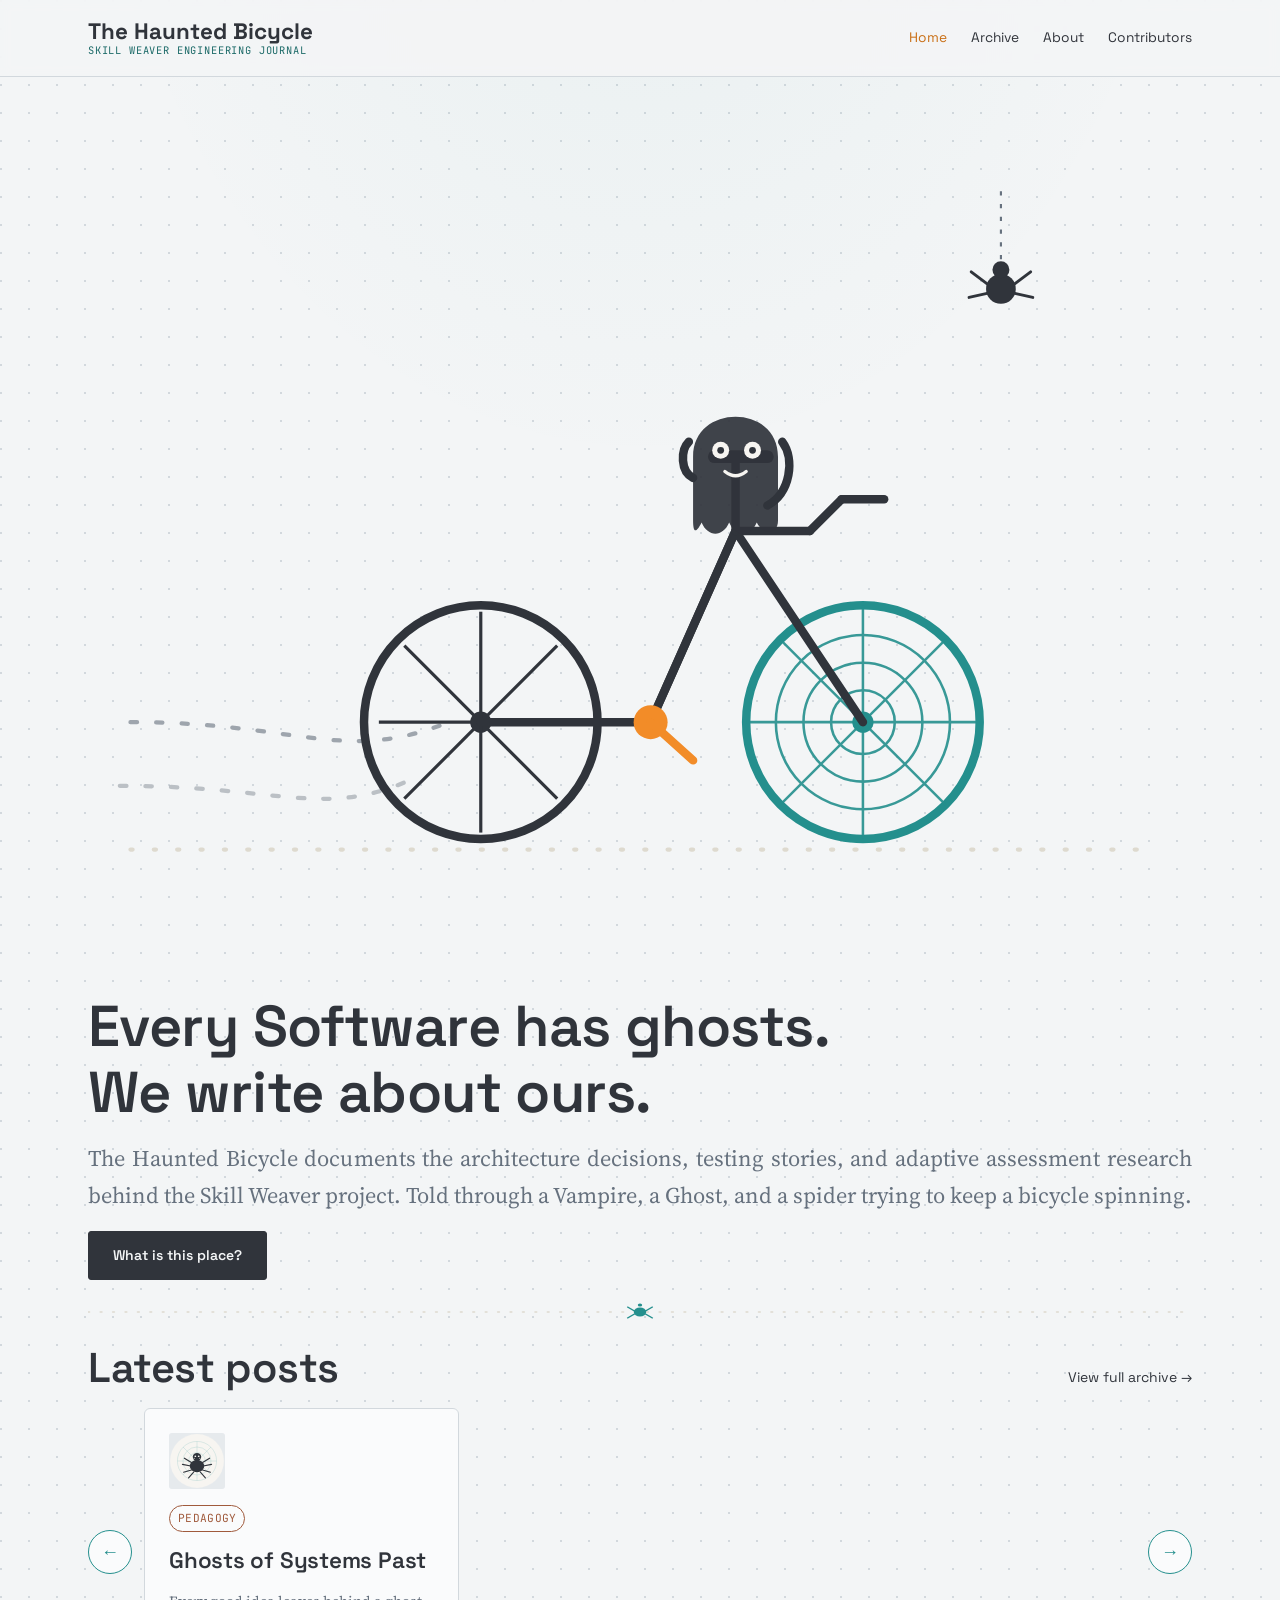
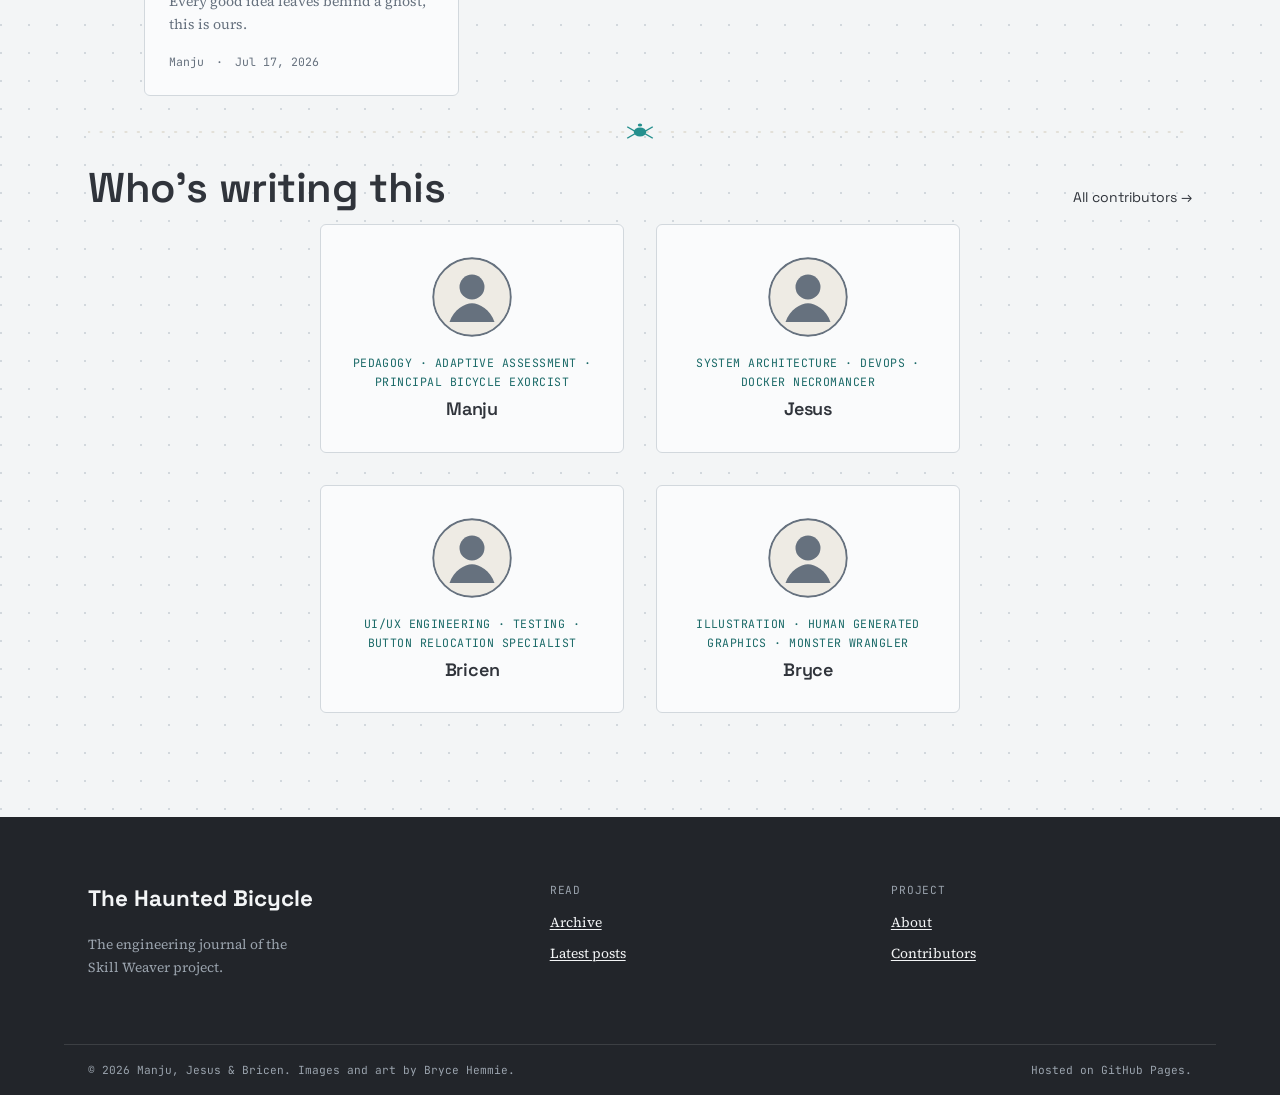
==== index.html @ af292dbe "background is de-beigified" ====
<!DOCTYPE html>
<html lang="en">
<head>
  <meta charset="UTF-8">
  <meta name="viewport" content="width=device-width, initial-scale=1.0">
  <title>The Haunted Bicycle — Skill Weaver Engineering Journal</title>
  <meta name="description" content="The engineering journal of the Skill Weaver project: architecture decisions, testing stories, adaptive assessment research, and deployment lessons.">
  <link rel="canonical" href="https://hauntedbicycle.dev/index.html">
  <link rel="icon" type="image/svg+xml" href="/assets/svg/logo-mark.svg">

  <meta property="og:type" content="website">
  <meta property="og:title" content="The Haunted Bicycle — Skill Weaver Engineering Journal">
  <meta property="og:description" content="Architecture decisions, testing stories, and adaptive assessment research, told through Monster, Spider, and Bicycle.">
  <meta property="og:url" content="https://hauntedbicycle.dev/index.html">
  <meta property="og:image" content="https://hauntedbicycle.dev/assets/images/og-default.png">
  <meta name="twitter:card" content="summary_large_image">
  <meta name="twitter:title" content="The Haunted Bicycle — Skill Weaver Engineering Journal">
  <meta name="twitter:description" content="Architecture decisions, testing stories, and adaptive assessment research, told through Monster, Spider, and Bicycle.">
  <meta name="twitter:image" content="https://hauntedbicycle.dev/assets/images/og-default.png">

  <link rel="alternate" type="application/rss+xml" title="The Haunted Bicycle" href="/rss.xml">

  <link rel="preconnect" href="https://fonts.googleapis.com">
  <link rel="preconnect" href="https://fonts.gstatic.com" crossorigin="">
  <link href="https://fonts.googleapis.com/css2?family=Space+Grotesk:wght@500;600;700&family=Source+Serif+4:opsz,wght@8..60,400;8..60,600&family=JetBrains+Mono:wght@400;500&display=swap" rel="stylesheet">
  <link rel="stylesheet" href="/assets/css/variables.css">
  <link rel="stylesheet" href="/assets/css/base.css">
  <link rel="stylesheet" href="/assets/css/layout.css">
  <link rel="stylesheet" href="/assets/css/components.css">

  <style>
    @keyframes float-in { from { opacity: 0; transform: translateY(12px); } to { opacity: 1; transform: translateY(0); } }
  </style>

  <script type="application/ld+json">
  {
    "@context": "https://schema.org",
    "@type": "Blog",
    "name": "The Haunted Bicycle",
    "description": "The engineering journal of the Skill Weaver project.",
    "url": "https://hauntedbicycle.dev/"
  }
  </script>
</head>
<body>

<div data-include="header"></div>

<main id="main" style="max-width: 1152px; margin-inline: auto; padding-inline: 24px;">

  <!-- HERO: banner on top, stretched text below, centered buttons -->
  <section style="display: flex; flex-direction: column; align-items: stretch; gap: 16px; padding-block: 8px;">
    <div style="width: 100%; animation: float-in 600ms cubic-bezier(0.16,1,0.3,1) both;">
      <img src="/assets/svg/hero-illustration.svg" alt="A small ghost monster pedals a bicycle whose rear wheel is spun from spider silk, trailing a dashed motion line." width="520" height="420" style="width: 100%; height: auto; display: block;">
    </div>
    <div style="width: 100%; text-align: justify; text-wrap: pretty;">
      <h1 style="margin: 0 0 16px; text-align: justify;">Every Software has ghosts.<br> We write about ours.</h1>
      <p style="font-size: clamp(1.2rem, 1.1rem + 0.5vw, 1.4rem); color: #66717E; width: 100%; max-width: none; margin: 0 0 16px; text-align: justify;">The Haunted Bicycle documents the architecture decisions, testing stories, and adaptive assessment research behind the Skill Weaver project. Told through a Vampire, a Ghost, and a spider trying to keep a bicycle spinning.</p>
      <div style="display: flex; flex-wrap: wrap; justify-content: space-between; gap: 16px;">
        <a href="/about.html" style="display: inline-flex; align-items: center; gap: 8px; font-family: 'Space Grotesk', sans-serif; font-weight: 600; font-size: 14px; text-decoration: none; padding: 12px 24px; border-radius: 3px; border: 1.5px solid #30343B; background: #30343B; color: #F3F5F6;">What is this place?</a>
      </div>
    </div>
  </section>

  <div style="width: 100%; height: 32px; margin-block: 8px; overflow: hidden;">
    <img src="/assets/svg/thread-divider.svg" alt="" role="presentation" style="width: 100%; height: 100%;">
  </div>

  <!-- START HERE 
  <section style="padding-block: 8px;">
    <div style="margin-bottom: 12px;">
      <h2 style="margin: 0;">Start here</h2>
    </div>
    <a href="/posts/why-the-bicycle-is-haunted.html" style="display: flex; align-items: flex-start; gap: 32px; max-width: 46rem; text-decoration: none; color: inherit;">
      <img src="/assets/svg/character-bicycle.svg" alt="" width="72" height="72" style="width: 72px; height: 72px; flex-shrink: 0;">
      <div style="display: flex; flex-direction: column; gap: 12px; min-width: 0;">
        <span style="display: inline-flex; align-items: center; align-self: flex-start; font-family: 'JetBrains Mono', monospace; font-size: 0.7rem; letter-spacing: 0.03em; text-transform: uppercase; padding: 0.3em 0.7em; border-radius: 999px; border: 1px solid #66717E; color: #66717E;">Craft</span>
        <h3 style="margin: 0;">Why the Bicycle Is Haunted</h3>
        <p style="color: #66717E; font-size: 18px; margin: 0;">A manifesto, of sorts: why we named a system that gets built, breaks, and gets rebuilt after something with a mind of its own — and why every complex codebase eventually earns a ghost.</p>
        <p style="font-family: 'JetBrains Mono', monospace; font-size: 0.72rem; color: #66717E; display: flex; gap: 12px; margin: 4px 0 0;"><span>Manju</span><span>&middot;</span><span>7 min read</span></p>
      </div>
    </a>
  </section> -->

  <!-- LATEST POSTS: 3-across carousel -->
  <section id="latest" style="padding-block: 8px;">
    <div style="display: flex; align-items: baseline; justify-content: space-between; gap: 24px; flex-wrap: wrap; margin-bottom: 12px;">
      <h2 style="margin: 0;">Latest posts</h2>
      <a href="/archive.html" style="text-decoration: none; color: #30343B; font-family: 'Space Grotesk', sans-serif; font-size: 14px;">View full archive &rarr;</a>
    </div>
    <div style="position: relative; display: flex; align-items: center; gap: 12px;">
      <button aria-label="Scroll left" onclick="document.getElementById('carousel').scrollBy({left: -document.getElementById('carousel').clientWidth * 0.9, behavior: 'smooth'})" style="flex-shrink: 0; width: 44px; height: 44px; border-radius: 50%; border: 1.5px solid #248F8D; background: #FAFBFC; color: #248F8D; font-size: 18px; cursor: pointer; display: flex; align-items: center; justify-content: center;">&larr;</button>
      <div id="carousel" data-latest-posts style="display: flex; gap: 24px; overflow-x: auto; scroll-behavior: smooth; scrollbar-width: none; padding-block: 4px; flex: 1;"></div>
      <button aria-label="Scroll right" onclick="document.getElementById('carousel').scrollBy({left: document.getElementById('carousel').clientWidth * 0.9, behavior: 'smooth'})" style="flex-shrink: 0; width: 44px; height: 44px; border-radius: 50%; border: 1.5px solid #248F8D; background: #FAFBFC; color: #248F8D; font-size: 18px; cursor: pointer; display: flex; align-items: center; justify-content: center;">&rarr;</button>
    </div>
  </section>

  <div style="width: 100%; height: 32px; margin-block: 8px; overflow: hidden;">
    <img src="/assets/svg/thread-divider.svg" alt="" role="presentation" style="width: 100%; height: 100%;">
  </div>

  <!-- CONTRIBUTORS -->
  <section style="padding-block: 8px;">
    <div style="display: flex; align-items: baseline; justify-content: space-between; gap: 24px; flex-wrap: wrap; margin-bottom: 12px;">
      <h2 style="margin: 0;">Who's writing this</h2>
      <a href="/contributors.html" style="text-decoration: none; color: #30343B; font-family: 'Space Grotesk', sans-serif; font-size: 14px;">All contributors &rarr;</a>
    </div>
    <div style="display: grid; grid-template-columns: repeat(2, 1fr); max-width: 640px; margin-inline: auto; gap: 32px;">
      <div style="display: flex; flex-direction: column; align-items: center; text-align: center; gap: 16px; padding: 32px 24px; border: 1px solid #D2D8DD; border-radius: 6px; background: #FAFBFC;">
        <img src="/assets/svg/person-placeholder.svg" alt="" width="64" height="64" style="width: 80px; height: 80px; border-radius: 50%; background: #E6EAED;">
        <div>
          <p style="font-family: 'JetBrains Mono', monospace; font-size: 0.72rem; color: #1B6A68; text-transform: uppercase; letter-spacing: 0.04em; margin: 0 0 8px;">Pedagogy &middot; Adaptive Assessment &middot; Principal Bicycle Exorcist</p>
          <h3 style="font-family: 'Space Grotesk', sans-serif; font-weight: 600; color: #30343B; font-size: 18px; margin: 0;">Manju</h3>
        </div>
      </div>
      <div style="display: flex; flex-direction: column; align-items: center; text-align: center; gap: 16px; padding: 32px 24px; border: 1px solid #D2D8DD; border-radius: 6px; background: #FAFBFC;">
        <img src="/assets/svg/person-placeholder.svg" alt="" width="64" height="64" style="width: 80px; height: 80px; border-radius: 50%; background: #E6EAED;">
        <div>
          <p style="font-family: 'JetBrains Mono', monospace; font-size: 0.72rem; color: #1B6A68; text-transform: uppercase; letter-spacing: 0.04em; margin: 0 0 8px;">System Architecture &middot; DevOps &middot; Docker Necromancer</p>
          <h3 style="font-family: 'Space Grotesk', sans-serif; font-weight: 600; color: #30343B; font-size: 18px; margin: 0;">Jesus</h3>
        </div>
      </div>
      <div style="display: flex; flex-direction: column; align-items: center; text-align: center; gap: 16px; padding: 32px 24px; border: 1px solid #D2D8DD; border-radius: 6px; background: #FAFBFC;">
        <img src="/assets/svg/person-placeholder.svg" alt="" width="64" height="64" style="width: 80px; height: 80px; border-radius: 50%; background: #E6EAED;">
        <div>
          <p style="font-family: 'JetBrains Mono', monospace; font-size: 0.72rem; color: #1B6A68; text-transform: uppercase; letter-spacing: 0.04em; margin: 0 0 8px;">UI/UX Engineering &middot; Testing &middot; Button Relocation Specialist</p>
          <h3 style="font-family: 'Space Grotesk', sans-serif; font-weight: 600; color: #30343B; font-size: 18px; margin: 0;">Bricen</h3>
        </div>
      </div>
      <div style="display: flex; flex-direction: column; align-items: center; text-align: center; gap: 16px; padding: 32px 24px; border: 1px solid #D2D8DD; border-radius: 6px; background: #FAFBFC;">
        <img src="/assets/svg/person-placeholder.svg" alt="" width="64" height="64" style="width: 80px; height: 80px; border-radius: 50%; background: #E6EAED;">
        <div>
          <p style="font-family: 'JetBrains Mono', monospace; font-size: 0.72rem; color: #1B6A68; text-transform: uppercase; letter-spacing: 0.04em; margin: 0 0 8px;">Illustration &middot; Human Generated Graphics &middot; Monster Wrangler</p>
          <h3 style="font-family: 'Space Grotesk', sans-serif; font-weight: 600; color: #30343B; font-size: 18px; margin: 0;">Bryce</h3>
        </div>
      </div>
    </div>
  </section>

</main>

<div data-include="footer"></div>
<script src="/assets/js/main.js"></script>
</body>
</html>
---- assets/css/variables.css ----
/* ============================================================
   THE HAUNTED BICYCLE — DESIGN TOKENS
   Skill Weaver engineering journal
   ============================================================ */

:root {
  /* ---- Color: brand palette (spec section 5) ---- */
  --color-orange: #F28C28;
  --color-orange-dim: #C96F17;
  --color-teal: #248F8D;
  --color-teal-dim: #1B6A68;
  --color-charcoal: #30343B;
  --color-charcoal-deep: #22252A;
  --color-slate: #66717E;
  --color-paper: #F3F5F6;
  --color-paper-dim: #E6EAED;
  --color-paper-line: #D2D8DD;

  /* Semantic aliases */
  --color-bg: var(--color-paper);
  --color-bg-raised: #FAFBFC;
  --color-text: var(--color-charcoal);
  --color-text-muted: var(--color-slate);
  --color-accent: var(--color-orange);
  --color-accent-secondary: var(--color-teal);
  --color-link: var(--color-teal-dim);
  --color-border: var(--color-paper-line);
  --color-focus: var(--color-orange);

  /* Dark surfaces (footer, code blocks) */
  --color-dark-bg: var(--color-charcoal-deep);
  --color-dark-text: var(--color-paper);
  --color-dark-text-muted: #9AA3AD;

  /* ---- Type ---- */
  --font-display: "Space Grotesk", "Helvetica Neue", Arial, sans-serif;
  --font-body: "Source Serif 4", "Iowan Old Style", Georgia, serif;
  --font-mono: "JetBrains Mono", "SFMono-Regular", Consolas, monospace;

  --step--1: clamp(0.8rem, 0.78rem + 0.1vw, 0.875rem);
  --step-0:  clamp(1rem, 0.96rem + 0.2vw, 1.125rem);
  --step-1:  clamp(1.2rem, 1.1rem + 0.5vw, 1.4rem);
  --step-2:  clamp(1.5rem, 1.3rem + 0.9vw, 1.9rem);
  --step-3:  clamp(1.9rem, 1.6rem + 1.4vw, 2.6rem);
  --step-4:  clamp(2.4rem, 1.9rem + 2.4vw, 3.6rem);
  --step-5:  clamp(3rem, 2.2rem + 3.8vw, 5rem);

  /* ---- Space ---- */
  --space-3xs: 0.25rem;
  --space-2xs: 0.5rem;
  --space-xs: 0.75rem;
  --space-sm: 1rem;
  --space-md: 1.5rem;
  --space-lg: 2.5rem;
  --space-xl: 4rem;
  --space-2xl: 6rem;
  --space-3xl: 9rem;

  /* ---- Layout ---- */
  --content-width: 42rem;
  --wide-width: 72rem;
  --radius-sm: 3px;
  --radius-md: 6px;
  --border-thin: 1px solid var(--color-border);

  /* ---- Motion ---- */
  --ease-out: cubic-bezier(0.16, 1, 0.3, 1);
  --duration-fast: 150ms;
  --duration-base: 300ms;
  --duration-slow: 600ms;

  /* ---- Breakpoints (referenced in comments, used via media queries) ----
     480 / 768 / 1024 / 1440 */
}

@media (prefers-reduced-motion: reduce) {
  :root {
    --duration-fast: 0ms;
    --duration-base: 0ms;
    --duration-slow: 0ms;
  }
}
---- assets/css/base.css ----
/* ============================================================
   BASE — reset, typography, accessibility primitives
   ============================================================ */

*, *::before, *::after { box-sizing: border-box; }
* { margin: 0; }

html {
  -webkit-text-size-adjust: 100%;
  scroll-behavior: smooth;
}

@media (prefers-reduced-motion: reduce) {
  html { scroll-behavior: auto; }
  *, *::before, *::after {
    animation-duration: 0.001ms !important;
    animation-iteration-count: 1 !important;
    transition-duration: 0.001ms !important;
    scroll-behavior: auto !important;
  }
}

body {
  font-family: var(--font-body);
  font-size: var(--step-0);
  line-height: 1.65;
  color: var(--color-text);
  background-color: var(--color-bg);
  background-image:
    radial-gradient(ellipse 80% 50% at 50% -10%, rgba(36, 143, 141, 0.06), transparent 55%),
    radial-gradient(circle at 1px 1px, var(--color-paper-line) 1px, transparent 0);
  background-size: auto, 28px 28px;
  min-height: 100vh;
}

img, picture, svg { display: block; max-width: 100%; }

h1, h2, h3, h4 {
  font-family: var(--font-display);
  line-height: 1.15;
  font-weight: 600;
  letter-spacing: -0.01em;
  color: var(--color-charcoal);
}

h1 { font-size: var(--step-4); }
h2 { font-size: var(--step-3); }
h3 { font-size: var(--step-2); }
h4 { font-size: var(--step-1); }

p { max-width: 70ch; }

a {
  color: var(--color-link);
  text-decoration-thickness: 1px;
  text-underline-offset: 0.15em;
}
a:hover { color: var(--color-orange-dim); }

code, pre, kbd {
  font-family: var(--font-mono);
  font-size: 0.9em;
}

pre {
  background: var(--color-dark-bg);
  color: var(--color-dark-text);
  padding: var(--space-md);
  border-radius: var(--radius-md);
  overflow-x: auto;
  line-height: 1.6;
  border-left: 3px solid var(--color-teal);
}

code:not(pre code) {
  background: var(--color-paper-dim);
  padding: 0.15em 0.4em;
  border-radius: var(--radius-sm);
  color: var(--color-teal-dim);
}

ul, ol { padding-left: 1.3em; }

blockquote {
  margin: 0;
  padding-left: var(--space-md);
  border-left: 3px solid var(--color-orange);
  font-style: italic;
  color: var(--color-slate);
}

hr {
  border: none;
  border-top: var(--border-thin);
  margin: var(--space-xl) 0;
}

table { border-collapse: collapse; width: 100%; }
th, td {
  text-align: left;
  padding: var(--space-xs) var(--space-sm);
  border-bottom: var(--border-thin);
}

/* ---- Accessibility primitives ---- */

.visually-hidden {
  position: absolute;
  width: 1px; height: 1px;
  padding: 0; margin: -1px;
  overflow: hidden;
  clip: rect(0, 0, 0, 0);
  white-space: nowrap;
  border: 0;
}

.skip-link {
  position: absolute;
  left: var(--space-sm);
  top: -100px;
  background: var(--color-charcoal);
  color: var(--color-paper);
  padding: var(--space-xs) var(--space-md);
  border-radius: var(--radius-sm);
  z-index: 100;
  transition: top var(--duration-fast) var(--ease-out);
}
.skip-link:focus {
  top: var(--space-sm);
  color: var(--color-paper);
}

:focus-visible {
  outline: 3px solid var(--color-focus);
  outline-offset: 3px;
  border-radius: var(--radius-sm);
}

/* Touch targets */
button, a.button, .nav-link, .tap-target {
  min-height: 44px;
}
---- assets/css/layout.css ----
/* ============================================================
   LAYOUT — header, footer, grid regions, thread dividers
   ============================================================ */

.wrap {
  width: 100%;
  max-width: var(--wide-width);
  margin-inline: auto;
  padding-inline: var(--space-md);
}

.wrap--prose {
  max-width: var(--content-width);
}

/* ---- Site header ---- */

.site-header {
  position: sticky;
  top: 0;
  z-index: 40;
  background: rgba(243, 245, 246, 0.92);
  backdrop-filter: blur(6px);
  border-bottom: var(--border-thin);
}

.site-header__inner {
  display: flex;
  align-items: center;
  justify-content: space-between;
  padding-block: var(--space-sm);
  gap: var(--space-md);
}

.brand {
  display: flex;
  align-items: center;
  gap: var(--space-xs);
  text-decoration: none;
  color: var(--color-charcoal);
}

.brand__mark { width: 34px; height: 34px; flex-shrink: 0; }

.brand__text { display: flex; flex-direction: column; line-height: 1.1; }

.brand__title {
  font-family: var(--font-display);
  font-weight: 700;
  font-size: var(--step-1);
}

.brand__eyebrow {
  font-family: var(--font-mono);
  font-size: 0.65rem;
  letter-spacing: 0.08em;
  text-transform: uppercase;
  color: var(--color-teal-dim);
}

.site-nav {
  display: flex;
  align-items: center;
  gap: var(--space-lg);
}

.site-nav__list {
  display: flex;
  list-style: none;
  gap: var(--space-md);
  padding: 0;
  font-family: var(--font-display);
  font-size: var(--step--1);
}

.nav-link {
  display: inline-flex;
  align-items: center;
  text-decoration: none;
  color: var(--color-charcoal);
  padding: var(--space-2xs) 0;
  position: relative;
  border-bottom: 2px solid transparent;
}

.nav-link[aria-current="page"] { color: var(--color-orange-dim); }

.nav-link::after {
  content: "";
  position: absolute;
  left: 0; right: 100%;
  bottom: -3px;
  height: 2px;
  background: var(--color-orange);
  transition: right var(--duration-base) var(--ease-out);
}
.nav-link:hover::after,
.nav-link:focus-visible::after { right: 0; }

.nav-toggle {
  display: none;
  background: none;
  border: 1px solid var(--color-border);
  border-radius: var(--radius-sm);
  padding: var(--space-2xs) var(--space-xs);
  cursor: pointer;
}

/* ---- Site footer ---- */

.site-footer {
  background: var(--color-dark-bg);
  color: var(--color-dark-text);
  margin-top: var(--space-2xl);
}

.site-footer a { color: var(--color-paper); }
.site-footer a:hover { color: var(--color-orange); }

.site-footer__inner {
  padding-block: var(--space-xl);
  display: grid;
  gap: var(--space-lg);
  grid-template-columns: 1.4fr 1fr 1fr;
}

.site-footer__note {
  color: var(--color-dark-text-muted);
  font-size: var(--step--1);
  max-width: 32ch;
}

.site-footer__heading {
  font-family: var(--font-mono);
  font-size: 0.7rem;
  letter-spacing: 0.08em;
  text-transform: uppercase;
  color: var(--color-dark-text-muted);
  margin-bottom: var(--space-xs);
}

.site-footer__list { list-style: none; padding: 0; display: grid; gap: var(--space-2xs); font-size: var(--step--1); }

.site-footer__bottom {
  border-top: 1px solid rgba(247,245,241,0.12);
  padding-block: var(--space-sm);
  font-family: var(--font-mono);
  font-size: 0.7rem;
  color: var(--color-dark-text-muted);
  display: flex;
  justify-content: space-between;
  flex-wrap: wrap;
  gap: var(--space-xs);
}

/* ---- Thread divider: the site's signature structural device ----
   A hand-stitched spider-silk line strung between sections; the
   spider glyph rides it on select pages. Represents an algorithm's
   thread pulling through a codebase. */

.thread-divider {
  width: 100%;
  height: 32px;
  margin-block: var(--space-2xs);
  overflow: hidden;
}

.thread-divider svg { width: 100%; height: 100%; }

/* ---- Grids ---- */

.grid {
  display: grid;
  gap: var(--space-lg);
}

.grid--cards {
  grid-template-columns: repeat(auto-fill, minmax(300px, 1fr));
}

.grid--two {
  grid-template-columns: 1fr 1fr;
}

.section {
  padding-block: var(--space-sm);
}

.section--tight { padding-block: var(--space-2xs); }

.section__head {
  display: flex;
  align-items: baseline;
  justify-content: space-between;
  margin-bottom: var(--space-xs);
  gap: var(--space-md);
  flex-wrap: wrap;
}

/* ---- Responsive breakpoints (spec §7: 480 / 768 / 1024 / 1440) ---- */

@media (max-width: 1024px) {
  .site-footer__inner { grid-template-columns: 1fr 1fr; }
}

@media (max-width: 768px) {
  .site-nav__list {
    position: fixed;
    inset: 60px var(--space-md) auto var(--space-md);
    flex-direction: column;
    background: var(--color-bg-raised);
    border: var(--border-thin);
    border-radius: var(--radius-md);
    padding: var(--space-md);
    box-shadow: 0 12px 30px rgba(48,52,59,0.12);
    display: none;
    gap: var(--space-sm);
  }
  .site-nav__list.is-open { display: flex; }
  .nav-toggle { display: inline-flex; align-items: center; gap: var(--space-2xs); }
  .grid--two { grid-template-columns: 1fr; }
  .site-footer__inner { grid-template-columns: 1fr; }
}

@media (max-width: 480px) {
  h1 { font-size: var(--step-3); }
  .section { padding-block: var(--space-2xs); }
}
---- assets/css/components.css ----
/* ============================================================
   COMPONENTS
   ============================================================ */

/* ---- Hero banner ---- */

.hero {
  padding-block: var(--space-2xl) var(--space-xl);
  display: flex;
  flex-direction: column;
  align-items: stretch;
  gap: var(--space-xl);
}

.hero__eyebrow {
  font-family: var(--font-mono);
  font-size: var(--step--1);
  letter-spacing: 0.06em;
  text-transform: uppercase;
  color: var(--color-teal-dim);
  display: inline-flex;
  align-items: center;
  gap: var(--space-2xs);
  margin-bottom: var(--space-sm);
}

.hero__eyebrow::before {
  content: "";
  width: 8px; height: 8px;
  background: var(--color-orange);
  border-radius: 50%;
  display: inline-block;
}

.hero h1 {
  margin-bottom: var(--space-md);
  max-width: none;
}

.hero__copy {
  display: block;
  width: 100%;
  max-width: none;
  box-sizing: border-box;
}

.hero__lede {
  font-size: var(--step-1);
  color: var(--color-slate);
  max-width: 46ch;
  margin-bottom: var(--space-lg);
}

.hero__copy .hero__lede,
.hero__copy p {
  max-width: none !important;
  width: 100%;
}

.hero__copy .pill-row {
  justify-content: center;
  gap: var(--space-md);
}

.hero__art {
  width: 100%;
  max-width: 520px;
  margin-inline: auto;
  animation: float-in var(--duration-slow) var(--ease-out) both;
}

.hero__art img {
  width: 100%;
  height: auto;
}

@keyframes float-in {
  from { opacity: 0; transform: translateY(12px); }
  to { opacity: 1; transform: translateY(0); }
}

@media (max-width: 768px) {
  .hero { padding-block: var(--space-xl); }
  .hero__art { max-width: 260px; }
}

/* Homepage: minimal vertical spacing through early sections */
.home .hero {
  padding-block: var(--space-2xs) var(--space-2xs);
  gap: var(--space-sm);
}

.home .hero__lede,
.home .hero__copy .hero__lede {
  margin-bottom: var(--space-sm);
}

.home .hero + .wrap .thread-divider,
.home .thread-divider {
  margin-block: var(--space-2xs);
}

.home .section--tight {
  padding-block: var(--space-2xs);
}

.home .section__head {
  margin-bottom: var(--space-xs);
}

.home #latest {
  padding-block-start: var(--space-2xs);
}

/* Archive / About / Contributors: same bare-minimum rhythm */
.page-compact > .section--tight:first-child {
  padding-block: var(--space-sm) var(--space-2xs);
}

.page-compact > .section--tight:first-child .hero__lede {
  margin-bottom: 0;
}

.page-compact .thread-divider {
  margin-block: var(--space-2xs);
}

.page-compact .section--tight {
  padding-block: var(--space-2xs);
}

/* Full-width, left-stacked page intros (not prose-narrow / centered) */
.page-intro,
.page-intro h1,
.page-intro .hero__lede,
.page-intro p {
  max-width: none;
  width: 100%;
  text-align: left;
}

/* About (and any page): all body text spans the wrap width */
.page-fullwidth .wrap--prose,
.page-fullwidth p,
.page-fullwidth .hero__lede,
.page-fullwidth .card__excerpt,
.page-fullwidth ul,
.page-fullwidth li {
  max-width: none;
  width: 100%;
  text-align: left;
}

/* ---- Buttons ---- */

.button {
  display: inline-flex;
  align-items: center;
  gap: var(--space-2xs);
  font-family: var(--font-display);
  font-weight: 600;
  font-size: var(--step--1);
  text-decoration: none;
  padding: var(--space-xs) var(--space-md);
  border-radius: var(--radius-sm);
  border: 1.5px solid var(--color-charcoal);
  color: var(--color-charcoal);
  transition: transform var(--duration-fast) var(--ease-out),
              background var(--duration-fast) var(--ease-out),
              color var(--duration-fast) var(--ease-out);
}

.button:hover { transform: translateY(-2px); }

.button--primary {
  background: var(--color-charcoal);
  color: var(--color-paper);
}
.button--primary:hover { background: var(--color-orange-dim); border-color: var(--color-orange-dim); color: #fff; }

.button--ghost { border-color: var(--color-border); }
.button--ghost:hover { border-color: var(--color-teal); color: var(--color-teal-dim); }

/* ---- Category pills ---- */

.pill {
  display: inline-flex;
  align-items: center;
  font-family: var(--font-mono);
  font-size: 0.7rem;
  letter-spacing: 0.03em;
  text-transform: uppercase;
  padding: 0.3em 0.7em;
  border-radius: 999px;
  border: 1px solid currentColor;
  text-decoration: none;
}

.pill--architecture { color: var(--color-teal-dim); }
.pill--testing      { color: var(--color-orange-dim); }
.pill--assessment   { color: #7A5AA8; }
.pill--deployment   { color: #3D7A3E; }
.pill--craft        { color: var(--color-slate); }
.pill--database     { color: #2F6B8A; }
.pill--pedagogy     { color: #A05A3C; }
.pill--design       { color: #8A4F7A; }

.pill-row { display: flex; flex-wrap: wrap; gap: var(--space-2xs); }

/* Archive filters use <button class="pill"> — match span.pill appearance */
button.pill {
  appearance: none;
  -webkit-appearance: none;
  background: transparent;
  cursor: pointer;
  min-height: 0;
  margin: 0;
  line-height: 1.2;
  font-family: var(--font-mono);
  font-size: 0.7rem;
  font-weight: inherit;
  letter-spacing: 0.03em;
  text-transform: uppercase;
}

button.pill:not([class*="pill--"]) {
  color: var(--color-charcoal);
}

.is-hidden { display: none !important; }

/* ---- Article cards ---- */

.card {
  background: var(--color-bg-raised);
  border: var(--border-thin);
  border-radius: var(--radius-md);
  padding: var(--space-md);
  display: flex;
  flex-direction: column;
  gap: var(--space-sm);
  text-decoration: none;
  color: inherit;
  transition: transform var(--duration-base) var(--ease-out),
              box-shadow var(--duration-base) var(--ease-out),
              border-color var(--duration-base) var(--ease-out);
}

.card:hover, .card:focus-visible {
  transform: translateY(-4px);
  box-shadow: 0 14px 30px rgba(48, 52, 59, 0.10);
  border-color: var(--color-teal);
}

.card--featured {
  grid-column: 1 / -1;
  display: grid;
  grid-template-columns: 1fr 1fr;
  align-items: center;
  gap: var(--space-lg);
}

/* Homepage "Start here": same card language, capped width so it doesn't stretch */
.card--start {
  max-width: 22rem;
  width: 100%;
}

.card--start .card__art {
  width: 96px;
  height: 96px;
}

.card--start .card__title {
  font-size: var(--step-1);
}

.card__meta {
  font-family: var(--font-mono);
  font-size: 0.72rem;
  color: var(--color-slate);
  display: flex;
  gap: var(--space-xs);
  flex-wrap: wrap;
}

.card__title {
  font-family: var(--font-display);
  font-size: var(--step-1);
  color: var(--color-charcoal);
}

.card__excerpt {
  color: var(--color-slate);
  font-size: var(--step--1);
}

.card__art { border-radius: var(--radius-sm); background: var(--color-paper-dim); }

@media (max-width: 768px) {
  .card--featured { grid-template-columns: 1fr; }
}

/* ---- Pull quotes ---- */

.pull-quote {
  font-family: var(--font-display);
  font-size: var(--step-2);
  line-height: 1.35;
  color: var(--color-charcoal);
  border-left: none;
  border-top: 3px solid var(--color-orange);
  padding-top: var(--space-sm);
  margin-block: var(--space-lg);
  font-style: normal;
  max-width: 34ch;
}

.pull-quote cite {
  display: block;
  font-family: var(--font-mono);
  font-size: var(--step--1);
  color: var(--color-slate);
  margin-top: var(--space-xs);
  font-style: normal;
}

/* ---- Image captions ---- */

figure { margin: var(--space-lg) 0; }
figcaption {
  font-family: var(--font-mono);
  font-size: 0.75rem;
  color: var(--color-slate);
  margin-top: var(--space-2xs);
  padding-left: var(--space-xs);
  border-left: 2px solid var(--color-border);
}

/* ---- Contributor cards ---- */

.contributor-card {
  display: flex;
  gap: var(--space-md);
  padding: var(--space-md);
  border: var(--border-thin);
  border-radius: var(--radius-md);
  background: var(--color-bg-raised);
}

.contributor-card--stacked {
  flex-direction: column;
  align-items: center;
  text-align: center;
}

.contributor-card--stacked .contributor-card__avatar {
  width: 80px;
  height: 80px;
}

.contributor-card__avatar {
  width: 64px; height: 64px;
  border-radius: 50%;
  background: var(--color-paper-dim);
  flex-shrink: 0;
}

.contributor-card__role {
  font-family: var(--font-mono);
  font-size: 0.72rem;
  color: var(--color-teal-dim);
  text-transform: uppercase;
  letter-spacing: 0.04em;
  margin-bottom: var(--space-2xs);
}

/* ---- Newsletter placeholder ---- */

.newsletter {
  background: var(--color-paper-dim);
  border: 1px dashed var(--color-slate);
  border-radius: var(--radius-md);
  padding: var(--space-lg);
  display: flex;
  align-items: center;
  justify-content: space-between;
  gap: var(--space-md);
  flex-wrap: wrap;
}

.newsletter__form {
  display: flex;
  gap: var(--space-2xs);
}

.newsletter__form input {
  font: inherit;
  padding: var(--space-xs) var(--space-sm);
  border: var(--border-thin);
  border-radius: var(--radius-sm);
  min-width: 220px;
}

/* ---- Pagination ---- */

.pagination {
  display: flex;
  justify-content: space-between;
  align-items: center;
  margin-top: var(--space-xl);
  font-family: var(--font-mono);
  font-size: var(--step--1);
}

.pagination__pages { display: flex; gap: var(--space-2xs); list-style: none; padding: 0; }
.pagination__pages a {
  display: inline-flex;
  align-items: center; justify-content: center;
  width: 32px; height: 32px;
  border-radius: var(--radius-sm);
  border: var(--border-thin);
  text-decoration: none;
  color: var(--color-charcoal);
}
.pagination__pages a[aria-current="page"] {
  background: var(--color-charcoal);
  color: var(--color-paper);
  border-color: var(--color-charcoal);
}

/* ---- Search (future) ---- */
.search-box {
  display: flex;
  align-items: center;
  gap: var(--space-2xs);
  border: var(--border-thin);
  border-radius: 999px;
  padding: var(--space-2xs) var(--space-sm);
  color: var(--color-slate);
  font-size: var(--step--1);
}

/* ---- Reading progress bar ---- */
.reading-progress {
  position: fixed;
  top: 0; left: 0;
  height: 3px;
  width: 0%;
  background: var(--color-orange);
  z-index: 50;
  transition: width 80ms linear;
}
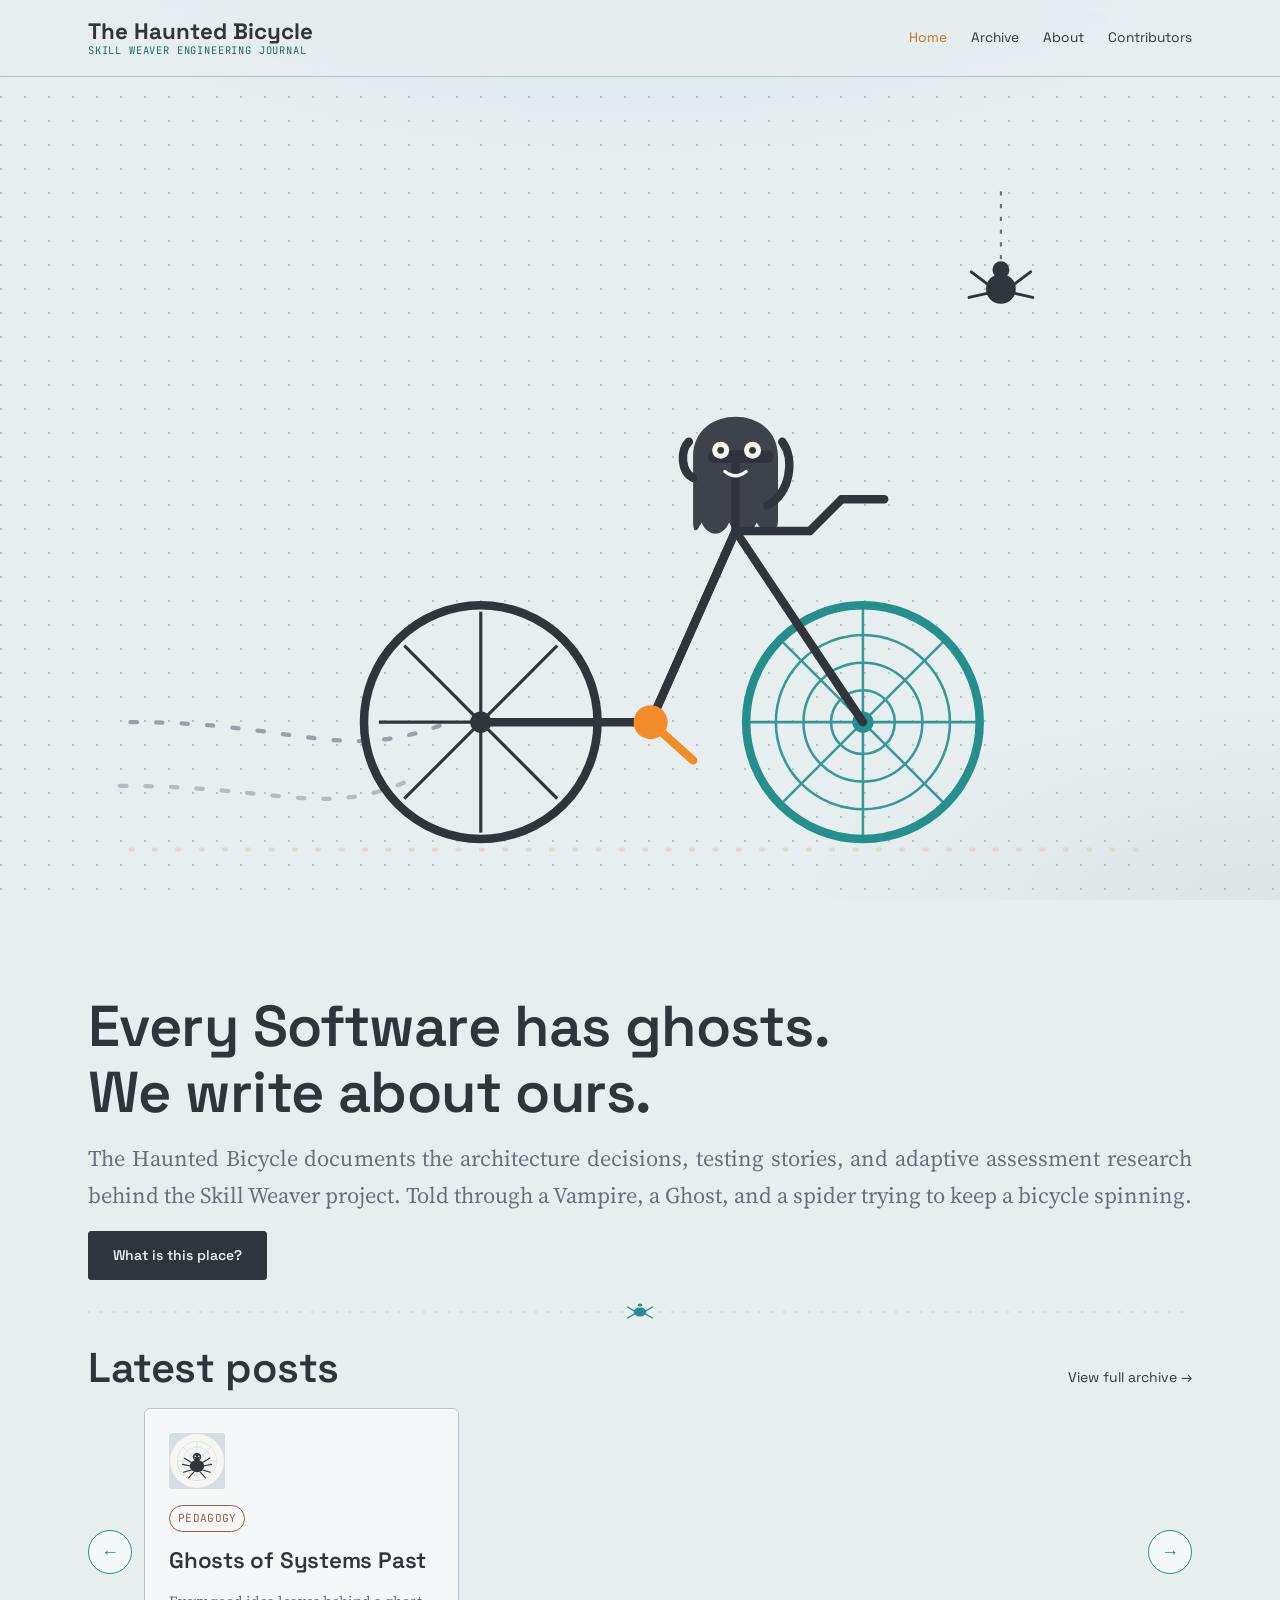
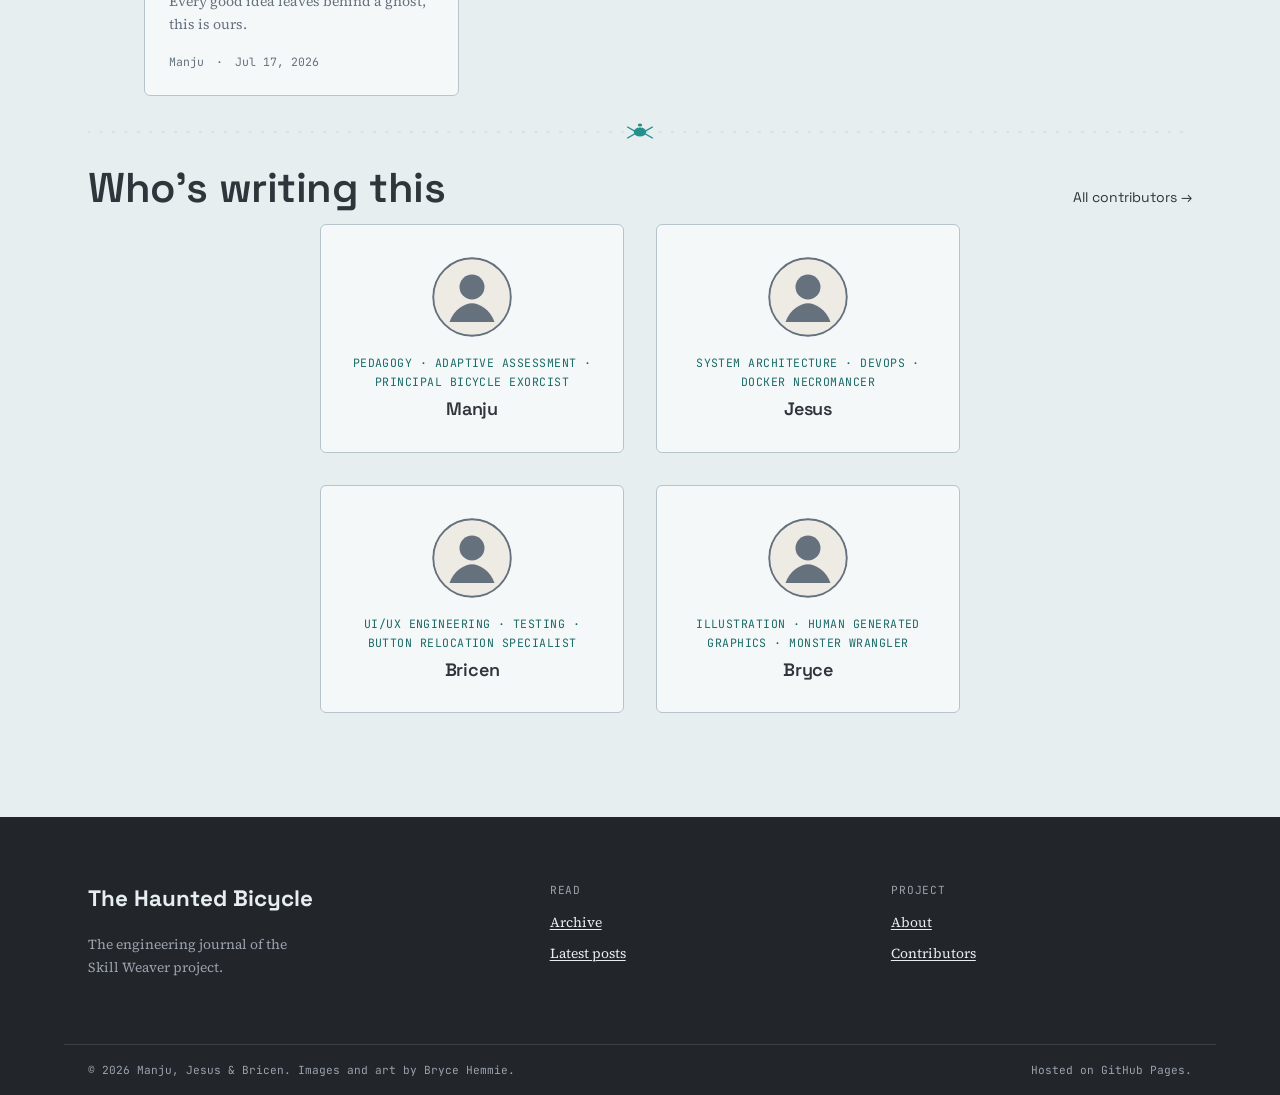
==== commit 25d02d1d: "background is de-beigified" ====
--- a/index.html
+++ b/index.html
@@ -57,7 +57,7 @@
       <h1 style="margin: 0 0 16px; text-align: justify;">Every Software has ghosts.<br> We write about ours.</h1>
       <p style="font-size: clamp(1.2rem, 1.1rem + 0.5vw, 1.4rem); color: #66717E; width: 100%; max-width: none; margin: 0 0 16px; text-align: justify;">The Haunted Bicycle documents the architecture decisions, testing stories, and adaptive assessment research behind the Skill Weaver project. Told through a Vampire, a Ghost, and a spider trying to keep a bicycle spinning.</p>
       <div style="display: flex; flex-wrap: wrap; justify-content: space-between; gap: 16px;">
-        <a href="/about.html" style="display: inline-flex; align-items: center; gap: 8px; font-family: 'Space Grotesk', sans-serif; font-weight: 600; font-size: 14px; text-decoration: none; padding: 12px 24px; border-radius: 3px; border: 1.5px solid #30343B; background: #30343B; color: #F3F5F6;">What is this place?</a>
+        <a href="/about.html" style="display: inline-flex; align-items: center; gap: 8px; font-family: 'Space Grotesk', sans-serif; font-weight: 600; font-size: 14px; text-decoration: none; padding: 12px 24px; border-radius: 3px; border: 1.5px solid #30343B; background: #30343B; color: #E7EEF0;">What is this place?</a>
       </div>
     </div>
   </section>
@@ -89,9 +89,9 @@
       <a href="/archive.html" style="text-decoration: none; color: #30343B; font-family: 'Space Grotesk', sans-serif; font-size: 14px;">View full archive &rarr;</a>
     </div>
     <div style="position: relative; display: flex; align-items: center; gap: 12px;">
-      <button aria-label="Scroll left" onclick="document.getElementById('carousel').scrollBy({left: -document.getElementById('carousel').clientWidth * 0.9, behavior: 'smooth'})" style="flex-shrink: 0; width: 44px; height: 44px; border-radius: 50%; border: 1.5px solid #248F8D; background: #FAFBFC; color: #248F8D; font-size: 18px; cursor: pointer; display: flex; align-items: center; justify-content: center;">&larr;</button>
+      <button aria-label="Scroll left" onclick="document.getElementById('carousel').scrollBy({left: -document.getElementById('carousel').clientWidth * 0.9, behavior: 'smooth'})" style="flex-shrink: 0; width: 44px; height: 44px; border-radius: 50%; border: 1.5px solid #248F8D; background: #F5F8F9; color: #248F8D; font-size: 18px; cursor: pointer; display: flex; align-items: center; justify-content: center;">&larr;</button>
       <div id="carousel" data-latest-posts style="display: flex; gap: 24px; overflow-x: auto; scroll-behavior: smooth; scrollbar-width: none; padding-block: 4px; flex: 1;"></div>
-      <button aria-label="Scroll right" onclick="document.getElementById('carousel').scrollBy({left: document.getElementById('carousel').clientWidth * 0.9, behavior: 'smooth'})" style="flex-shrink: 0; width: 44px; height: 44px; border-radius: 50%; border: 1.5px solid #248F8D; background: #FAFBFC; color: #248F8D; font-size: 18px; cursor: pointer; display: flex; align-items: center; justify-content: center;">&rarr;</button>
+      <button aria-label="Scroll right" onclick="document.getElementById('carousel').scrollBy({left: document.getElementById('carousel').clientWidth * 0.9, behavior: 'smooth'})" style="flex-shrink: 0; width: 44px; height: 44px; border-radius: 50%; border: 1.5px solid #248F8D; background: #F5F8F9; color: #248F8D; font-size: 18px; cursor: pointer; display: flex; align-items: center; justify-content: center;">&rarr;</button>
     </div>
   </section>
 
@@ -106,29 +106,29 @@
       <a href="/contributors.html" style="text-decoration: none; color: #30343B; font-family: 'Space Grotesk', sans-serif; font-size: 14px;">All contributors &rarr;</a>
     </div>
     <div style="display: grid; grid-template-columns: repeat(2, 1fr); max-width: 640px; margin-inline: auto; gap: 32px;">
-      <div style="display: flex; flex-direction: column; align-items: center; text-align: center; gap: 16px; padding: 32px 24px; border: 1px solid #D2D8DD; border-radius: 6px; background: #FAFBFC;">
-        <img src="/assets/svg/person-placeholder.svg" alt="" width="64" height="64" style="width: 80px; height: 80px; border-radius: 50%; background: #E6EAED;">
+      <div style="display: flex; flex-direction: column; align-items: center; text-align: center; gap: 16px; padding: 32px 24px; border: 1px solid #B8C4CB; border-radius: 6px; background: #F5F8F9;">
+        <img src="/assets/svg/person-placeholder.svg" alt="" width="64" height="64" style="width: 80px; height: 80px; border-radius: 50%; background: #D5DEE2;">
         <div>
           <p style="font-family: 'JetBrains Mono', monospace; font-size: 0.72rem; color: #1B6A68; text-transform: uppercase; letter-spacing: 0.04em; margin: 0 0 8px;">Pedagogy &middot; Adaptive Assessment &middot; Principal Bicycle Exorcist</p>
           <h3 style="font-family: 'Space Grotesk', sans-serif; font-weight: 600; color: #30343B; font-size: 18px; margin: 0;">Manju</h3>
         </div>
       </div>
-      <div style="display: flex; flex-direction: column; align-items: center; text-align: center; gap: 16px; padding: 32px 24px; border: 1px solid #D2D8DD; border-radius: 6px; background: #FAFBFC;">
-        <img src="/assets/svg/person-placeholder.svg" alt="" width="64" height="64" style="width: 80px; height: 80px; border-radius: 50%; background: #E6EAED;">
+      <div style="display: flex; flex-direction: column; align-items: center; text-align: center; gap: 16px; padding: 32px 24px; border: 1px solid #B8C4CB; border-radius: 6px; background: #F5F8F9;">
+        <img src="/assets/svg/person-placeholder.svg" alt="" width="64" height="64" style="width: 80px; height: 80px; border-radius: 50%; background: #D5DEE2;">
         <div>
           <p style="font-family: 'JetBrains Mono', monospace; font-size: 0.72rem; color: #1B6A68; text-transform: uppercase; letter-spacing: 0.04em; margin: 0 0 8px;">System Architecture &middot; DevOps &middot; Docker Necromancer</p>
           <h3 style="font-family: 'Space Grotesk', sans-serif; font-weight: 600; color: #30343B; font-size: 18px; margin: 0;">Jesus</h3>
         </div>
       </div>
-      <div style="display: flex; flex-direction: column; align-items: center; text-align: center; gap: 16px; padding: 32px 24px; border: 1px solid #D2D8DD; border-radius: 6px; background: #FAFBFC;">
-        <img src="/assets/svg/person-placeholder.svg" alt="" width="64" height="64" style="width: 80px; height: 80px; border-radius: 50%; background: #E6EAED;">
+      <div style="display: flex; flex-direction: column; align-items: center; text-align: center; gap: 16px; padding: 32px 24px; border: 1px solid #B8C4CB; border-radius: 6px; background: #F5F8F9;">
+        <img src="/assets/svg/person-placeholder.svg" alt="" width="64" height="64" style="width: 80px; height: 80px; border-radius: 50%; background: #D5DEE2;">
         <div>
           <p style="font-family: 'JetBrains Mono', monospace; font-size: 0.72rem; color: #1B6A68; text-transform: uppercase; letter-spacing: 0.04em; margin: 0 0 8px;">UI/UX Engineering &middot; Testing &middot; Button Relocation Specialist</p>
           <h3 style="font-family: 'Space Grotesk', sans-serif; font-weight: 600; color: #30343B; font-size: 18px; margin: 0;">Bricen</h3>
         </div>
       </div>
-      <div style="display: flex; flex-direction: column; align-items: center; text-align: center; gap: 16px; padding: 32px 24px; border: 1px solid #D2D8DD; border-radius: 6px; background: #FAFBFC;">
-        <img src="/assets/svg/person-placeholder.svg" alt="" width="64" height="64" style="width: 80px; height: 80px; border-radius: 50%; background: #E6EAED;">
+      <div style="display: flex; flex-direction: column; align-items: center; text-align: center; gap: 16px; padding: 32px 24px; border: 1px solid #B8C4CB; border-radius: 6px; background: #F5F8F9;">
+        <img src="/assets/svg/person-placeholder.svg" alt="" width="64" height="64" style="width: 80px; height: 80px; border-radius: 50%; background: #D5DEE2;">
         <div>
           <p style="font-family: 'JetBrains Mono', monospace; font-size: 0.72rem; color: #1B6A68; text-transform: uppercase; letter-spacing: 0.04em; margin: 0 0 8px;">Illustration &middot; Human Generated Graphics &middot; Monster Wrangler</p>
           <h3 style="font-family: 'Space Grotesk', sans-serif; font-weight: 600; color: #30343B; font-size: 18px; margin: 0;">Bryce</h3>
--- a/assets/css/variables.css
+++ b/assets/css/variables.css
@@ -12,13 +12,13 @@
   --color-charcoal: #30343B;
   --color-charcoal-deep: #22252A;
   --color-slate: #66717E;
-  --color-paper: #F3F5F6;
-  --color-paper-dim: #E6EAED;
-  --color-paper-line: #D2D8DD;
+  --color-paper: #E7EEF0;
+  --color-paper-dim: #D5DEE2;
+  --color-paper-line: #B8C4CB;
 
   /* Semantic aliases */
   --color-bg: var(--color-paper);
-  --color-bg-raised: #FAFBFC;
+  --color-bg-raised: #F5F8F9;
   --color-text: var(--color-charcoal);
   --color-text-muted: var(--color-slate);
   --color-accent: var(--color-orange);
--- a/assets/css/base.css
+++ b/assets/css/base.css
@@ -27,9 +27,11 @@
   color: var(--color-text);
   background-color: var(--color-bg);
   background-image:
-    radial-gradient(ellipse 80% 50% at 50% -10%, rgba(36, 143, 141, 0.06), transparent 55%),
+    radial-gradient(ellipse 90% 55% at 50% -15%, rgba(36, 143, 141, 0.14), transparent 60%),
+    radial-gradient(ellipse 70% 40% at 100% 100%, rgba(48, 52, 59, 0.05), transparent 55%),
     radial-gradient(circle at 1px 1px, var(--color-paper-line) 1px, transparent 0);
-  background-size: auto, 28px 28px;
+  background-size: auto, auto, 24px 24px;
+  background-attachment: fixed;
   min-height: 100vh;
 }
 
--- a/assets/css/layout.css
+++ b/assets/css/layout.css
@@ -19,7 +19,7 @@
   position: sticky;
   top: 0;
   z-index: 40;
-  background: rgba(243, 245, 246, 0.92);
+  background: rgba(231, 238, 240, 0.9);
   backdrop-filter: blur(6px);
   border-bottom: var(--border-thin);
 }
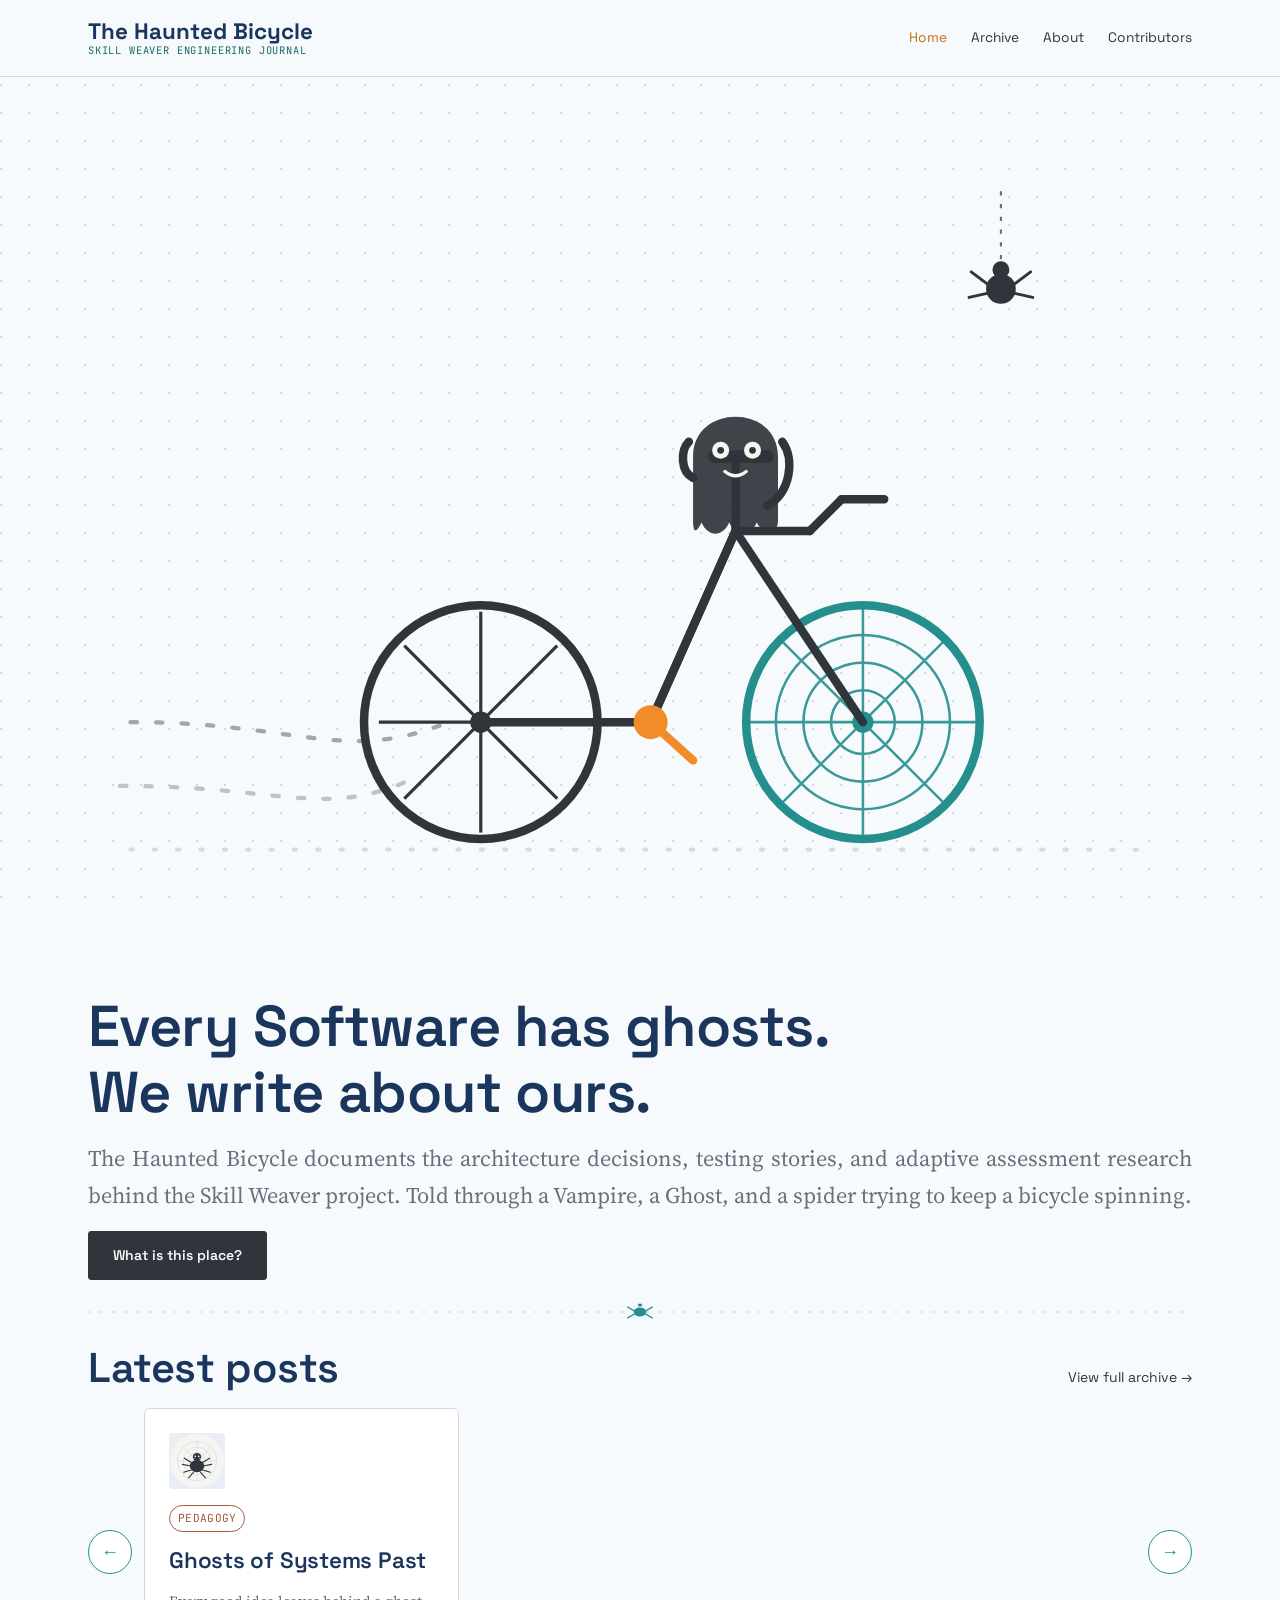
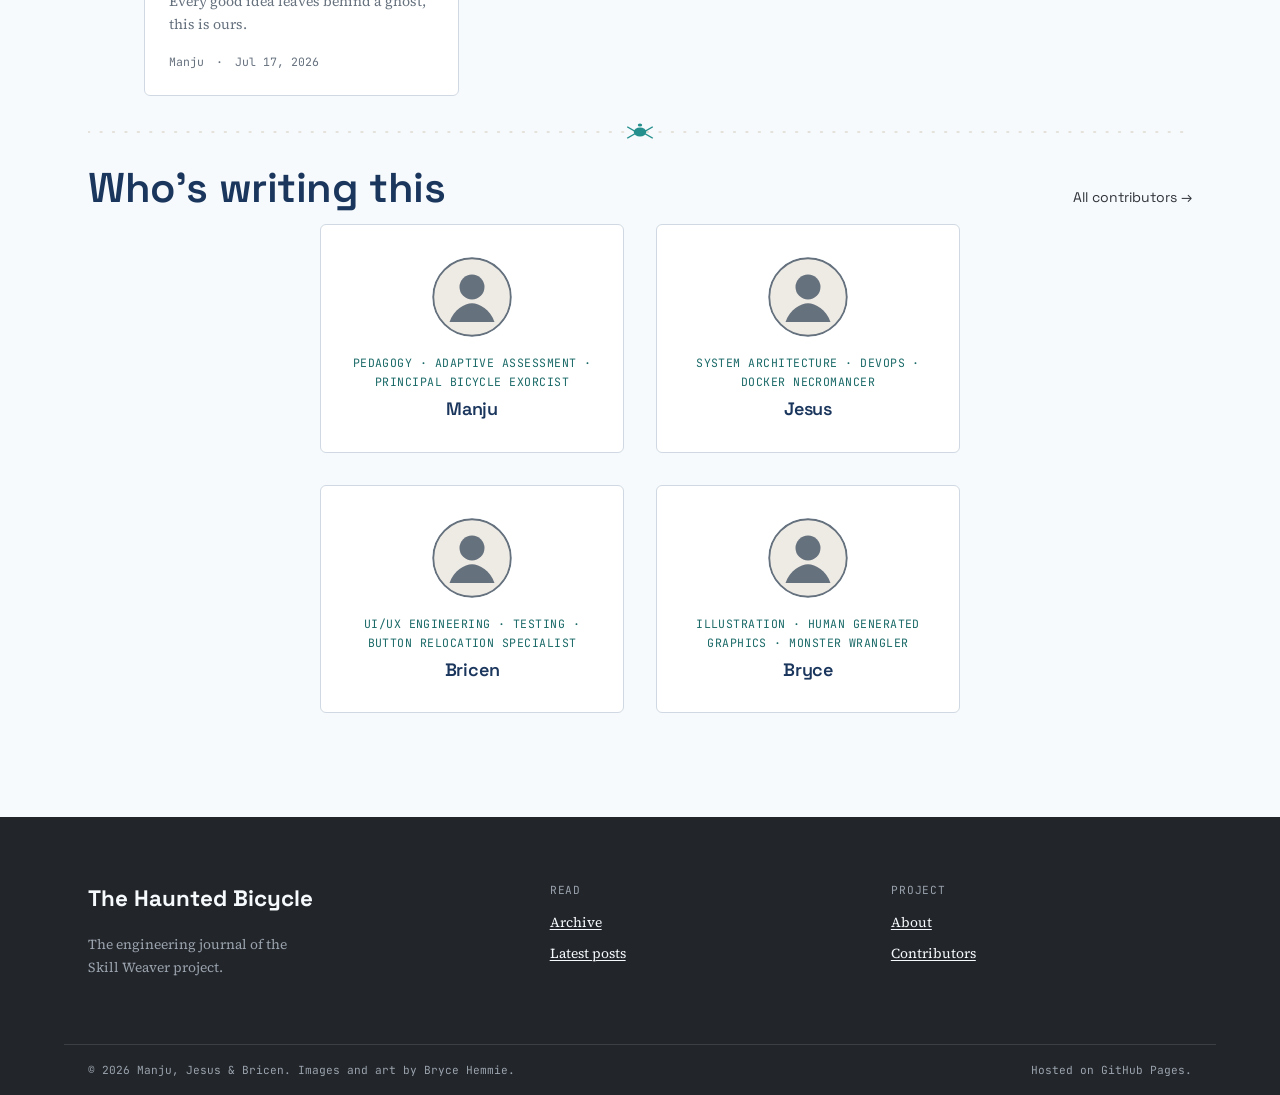
==== commit 87d93faf: "color changes" ====
--- a/index.html
+++ b/index.html
@@ -57,7 +57,7 @@
       <h1 style="margin: 0 0 16px; text-align: justify;">Every Software has ghosts.<br> We write about ours.</h1>
       <p style="font-size: clamp(1.2rem, 1.1rem + 0.5vw, 1.4rem); color: #66717E; width: 100%; max-width: none; margin: 0 0 16px; text-align: justify;">The Haunted Bicycle documents the architecture decisions, testing stories, and adaptive assessment research behind the Skill Weaver project. Told through a Vampire, a Ghost, and a spider trying to keep a bicycle spinning.</p>
       <div style="display: flex; flex-wrap: wrap; justify-content: space-between; gap: 16px;">
-        <a href="/about.html" style="display: inline-flex; align-items: center; gap: 8px; font-family: 'Space Grotesk', sans-serif; font-weight: 600; font-size: 14px; text-decoration: none; padding: 12px 24px; border-radius: 3px; border: 1.5px solid #30343B; background: #30343B; color: #E7EEF0;">What is this place?</a>
+        <a href="/about.html" style="display: inline-flex; align-items: center; gap: 8px; font-family: 'Space Grotesk', sans-serif; font-weight: 600; font-size: 14px; text-decoration: none; padding: 12px 24px; border-radius: 3px; border: 1.5px solid #30343B; background: #30343B; color: #F7FAFC;">What is this place?</a>
       </div>
     </div>
   </section>
@@ -89,9 +89,9 @@
       <a href="/archive.html" style="text-decoration: none; color: #30343B; font-family: 'Space Grotesk', sans-serif; font-size: 14px;">View full archive &rarr;</a>
     </div>
     <div style="position: relative; display: flex; align-items: center; gap: 12px;">
-      <button aria-label="Scroll left" onclick="document.getElementById('carousel').scrollBy({left: -document.getElementById('carousel').clientWidth * 0.9, behavior: 'smooth'})" style="flex-shrink: 0; width: 44px; height: 44px; border-radius: 50%; border: 1.5px solid #248F8D; background: #F5F8F9; color: #248F8D; font-size: 18px; cursor: pointer; display: flex; align-items: center; justify-content: center;">&larr;</button>
+      <button aria-label="Scroll left" onclick="document.getElementById('carousel').scrollBy({left: -document.getElementById('carousel').clientWidth * 0.9, behavior: 'smooth'})" style="flex-shrink: 0; width: 44px; height: 44px; border-radius: 50%; border: 1.5px solid #248F8D; background: #FFFFFF; color: #248F8D; font-size: 18px; cursor: pointer; display: flex; align-items: center; justify-content: center;">&larr;</button>
       <div id="carousel" data-latest-posts style="display: flex; gap: 24px; overflow-x: auto; scroll-behavior: smooth; scrollbar-width: none; padding-block: 4px; flex: 1;"></div>
-      <button aria-label="Scroll right" onclick="document.getElementById('carousel').scrollBy({left: document.getElementById('carousel').clientWidth * 0.9, behavior: 'smooth'})" style="flex-shrink: 0; width: 44px; height: 44px; border-radius: 50%; border: 1.5px solid #248F8D; background: #F5F8F9; color: #248F8D; font-size: 18px; cursor: pointer; display: flex; align-items: center; justify-content: center;">&rarr;</button>
+      <button aria-label="Scroll right" onclick="document.getElementById('carousel').scrollBy({left: document.getElementById('carousel').clientWidth * 0.9, behavior: 'smooth'})" style="flex-shrink: 0; width: 44px; height: 44px; border-radius: 50%; border: 1.5px solid #248F8D; background: #FFFFFF; color: #248F8D; font-size: 18px; cursor: pointer; display: flex; align-items: center; justify-content: center;">&rarr;</button>
     </div>
   </section>
 
@@ -106,32 +106,32 @@
       <a href="/contributors.html" style="text-decoration: none; color: #30343B; font-family: 'Space Grotesk', sans-serif; font-size: 14px;">All contributors &rarr;</a>
     </div>
     <div style="display: grid; grid-template-columns: repeat(2, 1fr); max-width: 640px; margin-inline: auto; gap: 32px;">
-      <div style="display: flex; flex-direction: column; align-items: center; text-align: center; gap: 16px; padding: 32px 24px; border: 1px solid #B8C4CB; border-radius: 6px; background: #F5F8F9;">
-        <img src="/assets/svg/person-placeholder.svg" alt="" width="64" height="64" style="width: 80px; height: 80px; border-radius: 50%; background: #D5DEE2;">
+      <div style="display: flex; flex-direction: column; align-items: center; text-align: center; gap: 16px; padding: 32px 24px; border: 1px solid #D0D9E3; border-radius: 6px; background: #FFFFFF;">
+        <img src="/assets/svg/person-placeholder.svg" alt="" width="64" height="64" style="width: 80px; height: 80px; border-radius: 50%; background: #E8EEF4;">
         <div>
           <p style="font-family: 'JetBrains Mono', monospace; font-size: 0.72rem; color: #1B6A68; text-transform: uppercase; letter-spacing: 0.04em; margin: 0 0 8px;">Pedagogy &middot; Adaptive Assessment &middot; Principal Bicycle Exorcist</p>
-          <h3 style="font-family: 'Space Grotesk', sans-serif; font-weight: 600; color: #30343B; font-size: 18px; margin: 0;">Manju</h3>
+          <h3 style="font-family: 'Space Grotesk', sans-serif; font-weight: 600; color: #1b365d; font-size: 18px; margin: 0;">Manju</h3>
         </div>
       </div>
-      <div style="display: flex; flex-direction: column; align-items: center; text-align: center; gap: 16px; padding: 32px 24px; border: 1px solid #B8C4CB; border-radius: 6px; background: #F5F8F9;">
-        <img src="/assets/svg/person-placeholder.svg" alt="" width="64" height="64" style="width: 80px; height: 80px; border-radius: 50%; background: #D5DEE2;">
+      <div style="display: flex; flex-direction: column; align-items: center; text-align: center; gap: 16px; padding: 32px 24px; border: 1px solid #D0D9E3; border-radius: 6px; background: #FFFFFF;">
+        <img src="/assets/svg/person-placeholder.svg" alt="" width="64" height="64" style="width: 80px; height: 80px; border-radius: 50%; background: #E8EEF4;">
         <div>
           <p style="font-family: 'JetBrains Mono', monospace; font-size: 0.72rem; color: #1B6A68; text-transform: uppercase; letter-spacing: 0.04em; margin: 0 0 8px;">System Architecture &middot; DevOps &middot; Docker Necromancer</p>
-          <h3 style="font-family: 'Space Grotesk', sans-serif; font-weight: 600; color: #30343B; font-size: 18px; margin: 0;">Jesus</h3>
+          <h3 style="font-family: 'Space Grotesk', sans-serif; font-weight: 600; color: #1b365d; font-size: 18px; margin: 0;">Jesus</h3>
         </div>
       </div>
-      <div style="display: flex; flex-direction: column; align-items: center; text-align: center; gap: 16px; padding: 32px 24px; border: 1px solid #B8C4CB; border-radius: 6px; background: #F5F8F9;">
-        <img src="/assets/svg/person-placeholder.svg" alt="" width="64" height="64" style="width: 80px; height: 80px; border-radius: 50%; background: #D5DEE2;">
+      <div style="display: flex; flex-direction: column; align-items: center; text-align: center; gap: 16px; padding: 32px 24px; border: 1px solid #D0D9E3; border-radius: 6px; background: #FFFFFF;">
+        <img src="/assets/svg/person-placeholder.svg" alt="" width="64" height="64" style="width: 80px; height: 80px; border-radius: 50%; background: #E8EEF4;">
         <div>
           <p style="font-family: 'JetBrains Mono', monospace; font-size: 0.72rem; color: #1B6A68; text-transform: uppercase; letter-spacing: 0.04em; margin: 0 0 8px;">UI/UX Engineering &middot; Testing &middot; Button Relocation Specialist</p>
-          <h3 style="font-family: 'Space Grotesk', sans-serif; font-weight: 600; color: #30343B; font-size: 18px; margin: 0;">Bricen</h3>
+          <h3 style="font-family: 'Space Grotesk', sans-serif; font-weight: 600; color: #1b365d; font-size: 18px; margin: 0;">Bricen</h3>
         </div>
       </div>
-      <div style="display: flex; flex-direction: column; align-items: center; text-align: center; gap: 16px; padding: 32px 24px; border: 1px solid #B8C4CB; border-radius: 6px; background: #F5F8F9;">
-        <img src="/assets/svg/person-placeholder.svg" alt="" width="64" height="64" style="width: 80px; height: 80px; border-radius: 50%; background: #D5DEE2;">
+      <div style="display: flex; flex-direction: column; align-items: center; text-align: center; gap: 16px; padding: 32px 24px; border: 1px solid #D0D9E3; border-radius: 6px; background: #FFFFFF;">
+        <img src="/assets/svg/person-placeholder.svg" alt="" width="64" height="64" style="width: 80px; height: 80px; border-radius: 50%; background: #E8EEF4;">
         <div>
           <p style="font-family: 'JetBrains Mono', monospace; font-size: 0.72rem; color: #1B6A68; text-transform: uppercase; letter-spacing: 0.04em; margin: 0 0 8px;">Illustration &middot; Human Generated Graphics &middot; Monster Wrangler</p>
-          <h3 style="font-family: 'Space Grotesk', sans-serif; font-weight: 600; color: #30343B; font-size: 18px; margin: 0;">Bryce</h3>
+          <h3 style="font-family: 'Space Grotesk', sans-serif; font-weight: 600; color: #1b365d; font-size: 18px; margin: 0;">Bryce</h3>
         </div>
       </div>
     </div>
--- a/assets/css/variables.css
+++ b/assets/css/variables.css
@@ -12,13 +12,15 @@
   --color-charcoal: #30343B;
   --color-charcoal-deep: #22252A;
   --color-slate: #66717E;
-  --color-paper: #E7EEF0;
-  --color-paper-dim: #D5DEE2;
-  --color-paper-line: #B8C4CB;
+  /* Skill Weaver login / brand navy — used for headings & bold */
+  --color-navy: #1b365d;
+  --color-paper: #F7FAFC;
+  --color-paper-dim: #E8EEF4;
+  --color-paper-line: #D0D9E3;
 
   /* Semantic aliases */
   --color-bg: var(--color-paper);
-  --color-bg-raised: #F5F8F9;
+  --color-bg-raised: #FFFFFF;
   --color-text: var(--color-charcoal);
   --color-text-muted: var(--color-slate);
   --color-accent: var(--color-orange);
--- a/assets/css/base.css
+++ b/assets/css/base.css
@@ -27,10 +27,9 @@
   color: var(--color-text);
   background-color: var(--color-bg);
   background-image:
-    radial-gradient(ellipse 90% 55% at 50% -15%, rgba(36, 143, 141, 0.14), transparent 60%),
-    radial-gradient(ellipse 70% 40% at 100% 100%, rgba(48, 52, 59, 0.05), transparent 55%),
+    radial-gradient(ellipse 90% 50% at 50% -20%, rgba(27, 54, 93, 0.05), transparent 55%),
     radial-gradient(circle at 1px 1px, var(--color-paper-line) 1px, transparent 0);
-  background-size: auto, auto, 24px 24px;
+  background-size: auto, 28px 28px;
   background-attachment: fixed;
   min-height: 100vh;
 }
@@ -42,13 +41,18 @@
   line-height: 1.15;
   font-weight: 600;
   letter-spacing: -0.01em;
-  color: var(--color-charcoal);
+  color: var(--color-navy);
 }
 
 h1 { font-size: var(--step-4); }
 h2 { font-size: var(--step-3); }
 h3 { font-size: var(--step-2); }
 h4 { font-size: var(--step-1); }
+
+strong, b {
+  color: var(--color-navy);
+  font-weight: 600;
+}
 
 p { max-width: 70ch; }
 
--- a/assets/css/layout.css
+++ b/assets/css/layout.css
@@ -19,7 +19,7 @@
   position: sticky;
   top: 0;
   z-index: 40;
-  background: rgba(231, 238, 240, 0.9);
+  background: rgba(247, 250, 252, 0.92);
   backdrop-filter: blur(6px);
   border-bottom: var(--border-thin);
 }
@@ -37,7 +37,7 @@
   align-items: center;
   gap: var(--space-xs);
   text-decoration: none;
-  color: var(--color-charcoal);
+  color: var(--color-navy);
 }
 
 .brand__mark { width: 34px; height: 34px; flex-shrink: 0; }
--- a/assets/css/components.css
+++ b/assets/css/components.css
@@ -287,7 +287,7 @@
 .card__title {
   font-family: var(--font-display);
   font-size: var(--step-1);
-  color: var(--color-charcoal);
+  color: var(--color-navy);
 }
 
 .card__excerpt {
@@ -307,7 +307,7 @@
   font-family: var(--font-display);
   font-size: var(--step-2);
   line-height: 1.35;
-  color: var(--color-charcoal);
+  color: var(--color-navy);
   border-left: none;
   border-top: 3px solid var(--color-orange);
   padding-top: var(--space-sm);
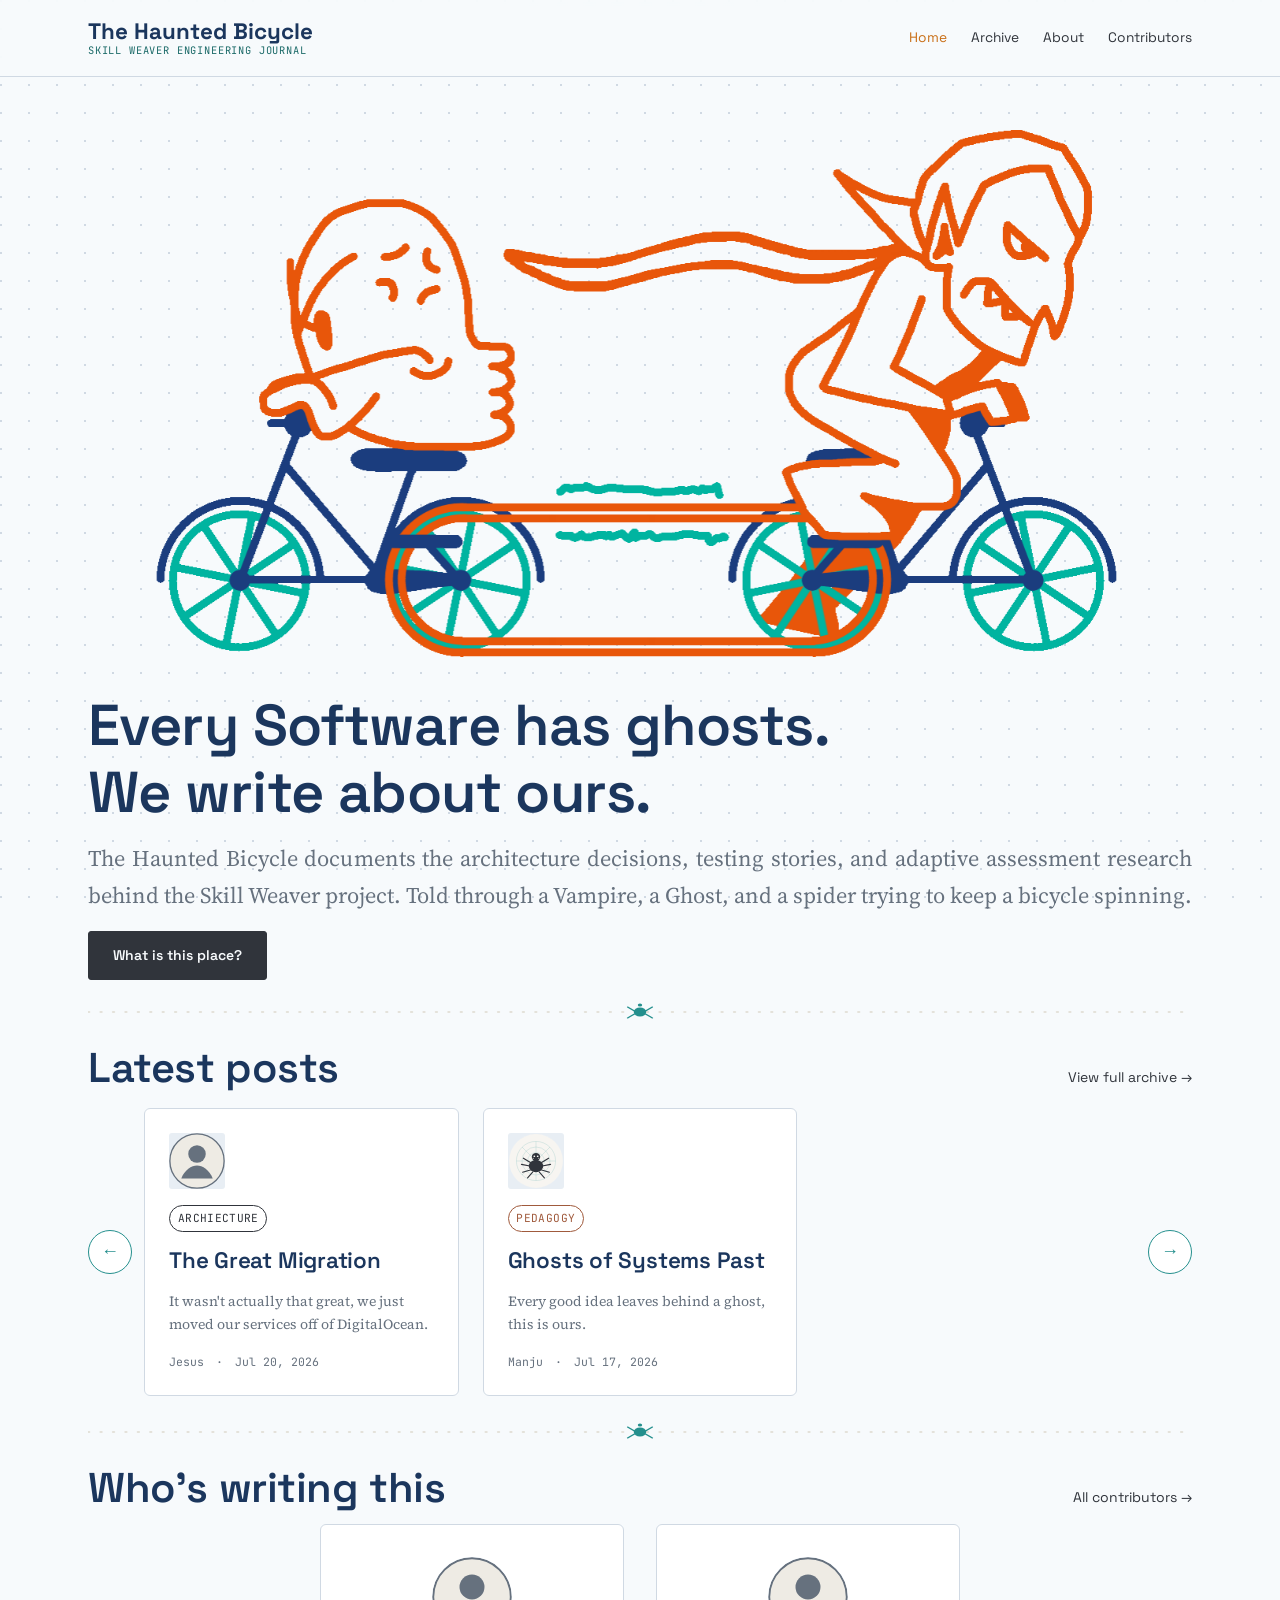
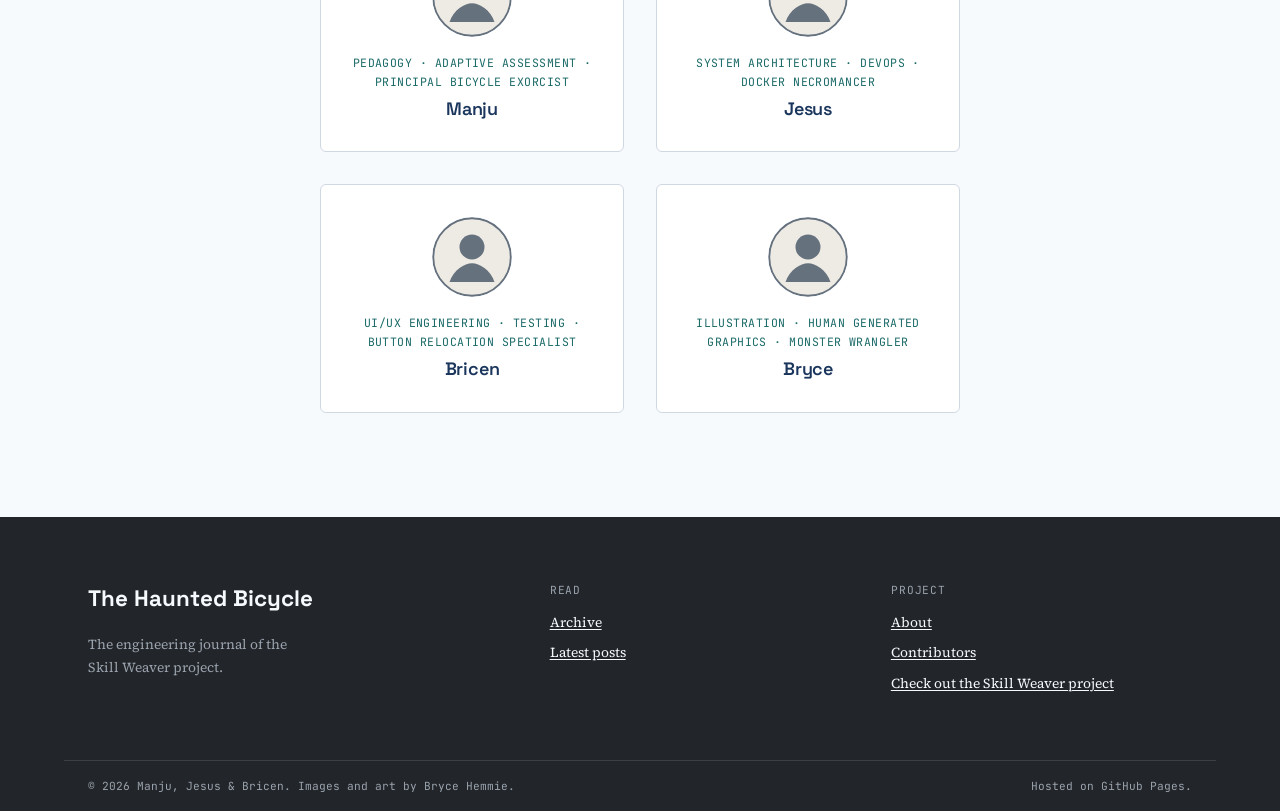
==== commit a9a34cc3: "Add banner GIF to homepage" ====
--- a/index.html
+++ b/index.html
@@ -51,7 +51,7 @@
   <!-- HERO: banner on top, stretched text below, centered buttons -->
   <section style="display: flex; flex-direction: column; align-items: stretch; gap: 16px; padding-block: 8px;">
     <div style="width: 100%; animation: float-in 600ms cubic-bezier(0.16,1,0.3,1) both;">
-      <img src="/assets/svg/hero-illustration.svg" alt="A small ghost monster pedals a bicycle whose rear wheel is spun from spider silk, trailing a dashed motion line." width="520" height="420" style="width: 100%; height: auto; display: block;">
+      <img src="/assets/images/BannerGif.gif" alt="A small ghost monster pedals a bicycle whose rear wheel is spun from spider silk, trailing a dashed motion line." width="520" height="420" style="width: 100%; height: auto; display: block;">
     </div>
     <div style="width: 100%; text-align: justify; text-wrap: pretty;">
       <h1 style="margin: 0 0 16px; text-align: justify;">Every Software has ghosts.<br> We write about ours.</h1>
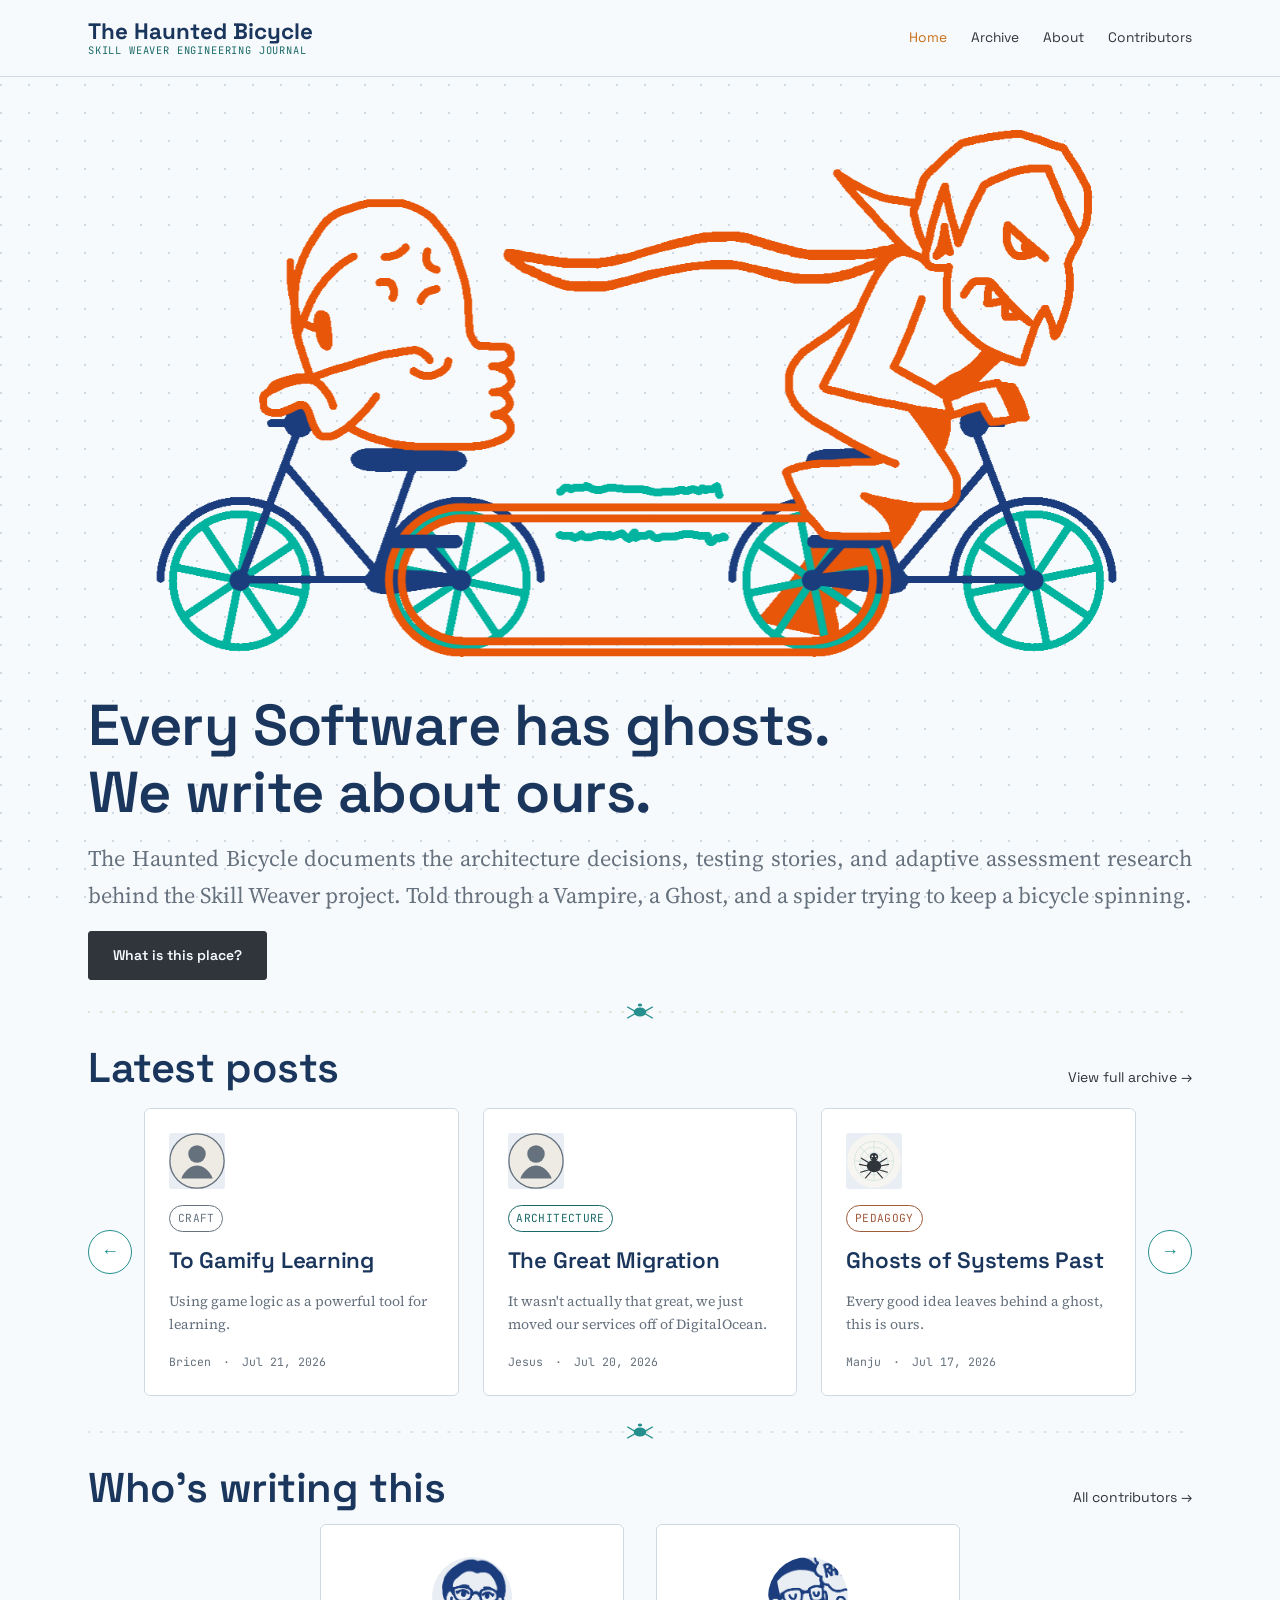
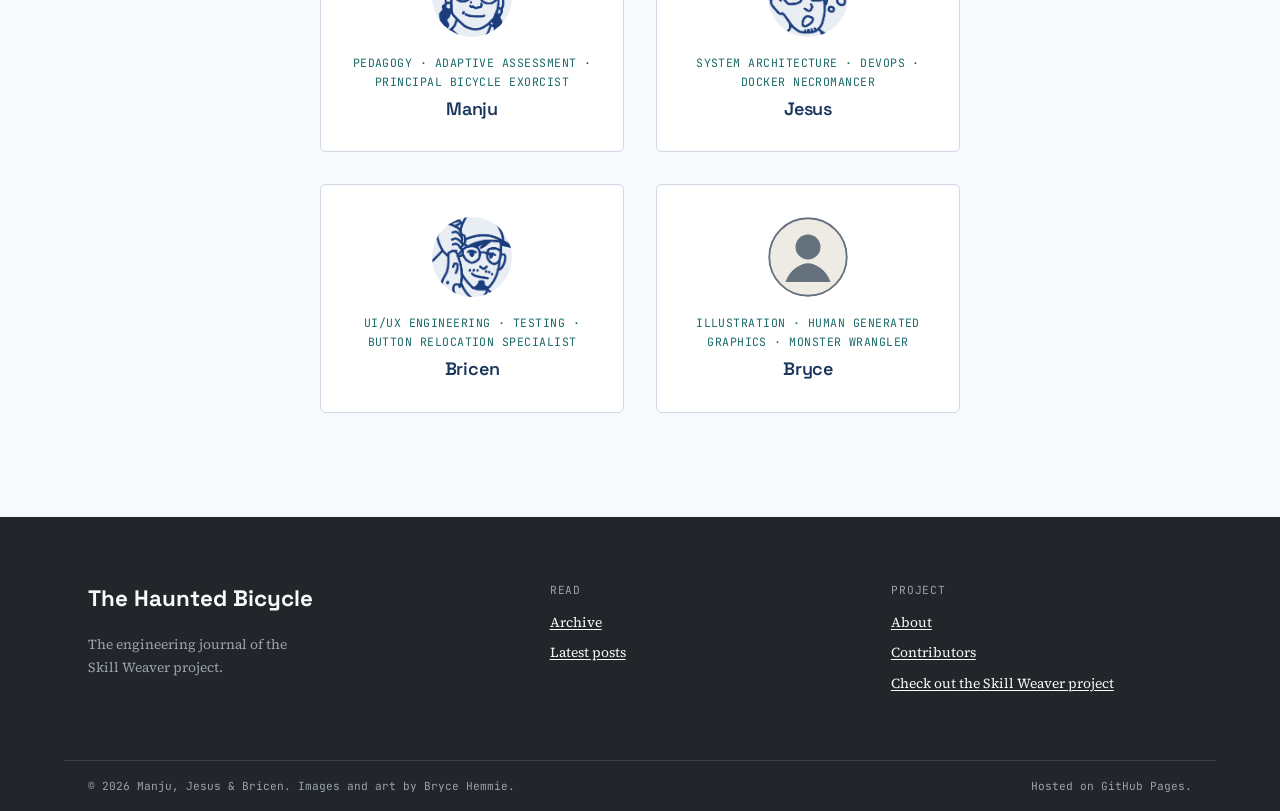
==== commit 5af8e32c: "Add contributor profile icons" ====
--- a/index.html
+++ b/index.html
@@ -107,21 +107,21 @@
     </div>
     <div style="display: grid; grid-template-columns: repeat(2, 1fr); max-width: 640px; margin-inline: auto; gap: 32px;">
       <div style="display: flex; flex-direction: column; align-items: center; text-align: center; gap: 16px; padding: 32px 24px; border: 1px solid #D0D9E3; border-radius: 6px; background: #FFFFFF;">
-        <img src="/assets/svg/person-placeholder.svg" alt="" width="64" height="64" style="width: 80px; height: 80px; border-radius: 50%; background: #E8EEF4;">
+        <img src="assets/images/IconManju.png" alt="" width="64" height="64" style="width: 80px; height: 80px; border-radius: 50%; background: #E8EEF4;">
         <div>
           <p style="font-family: 'JetBrains Mono', monospace; font-size: 0.72rem; color: #1B6A68; text-transform: uppercase; letter-spacing: 0.04em; margin: 0 0 8px;">Pedagogy &middot; Adaptive Assessment &middot; Principal Bicycle Exorcist</p>
           <h3 style="font-family: 'Space Grotesk', sans-serif; font-weight: 600; color: #1b365d; font-size: 18px; margin: 0;">Manju</h3>
         </div>
       </div>
       <div style="display: flex; flex-direction: column; align-items: center; text-align: center; gap: 16px; padding: 32px 24px; border: 1px solid #D0D9E3; border-radius: 6px; background: #FFFFFF;">
-        <img src="/assets/svg/person-placeholder.svg" alt="" width="64" height="64" style="width: 80px; height: 80px; border-radius: 50%; background: #E8EEF4;">
+        <img src="assets/images/IconJesus.png" alt="" width="64" height="64" style="width: 80px; height: 80px; border-radius: 50%; background: #E8EEF4;">
         <div>
           <p style="font-family: 'JetBrains Mono', monospace; font-size: 0.72rem; color: #1B6A68; text-transform: uppercase; letter-spacing: 0.04em; margin: 0 0 8px;">System Architecture &middot; DevOps &middot; Docker Necromancer</p>
           <h3 style="font-family: 'Space Grotesk', sans-serif; font-weight: 600; color: #1b365d; font-size: 18px; margin: 0;">Jesus</h3>
         </div>
       </div>
       <div style="display: flex; flex-direction: column; align-items: center; text-align: center; gap: 16px; padding: 32px 24px; border: 1px solid #D0D9E3; border-radius: 6px; background: #FFFFFF;">
-        <img src="/assets/svg/person-placeholder.svg" alt="" width="64" height="64" style="width: 80px; height: 80px; border-radius: 50%; background: #E8EEF4;">
+        <img src="assets/images/IconBricen.png" alt="" width="64" height="64" style="width: 80px; height: 80px; border-radius: 50%; background: #E8EEF4;">
         <div>
           <p style="font-family: 'JetBrains Mono', monospace; font-size: 0.72rem; color: #1B6A68; text-transform: uppercase; letter-spacing: 0.04em; margin: 0 0 8px;">UI/UX Engineering &middot; Testing &middot; Button Relocation Specialist</p>
           <h3 style="font-family: 'Space Grotesk', sans-serif; font-weight: 600; color: #1b365d; font-size: 18px; margin: 0;">Bricen</h3>
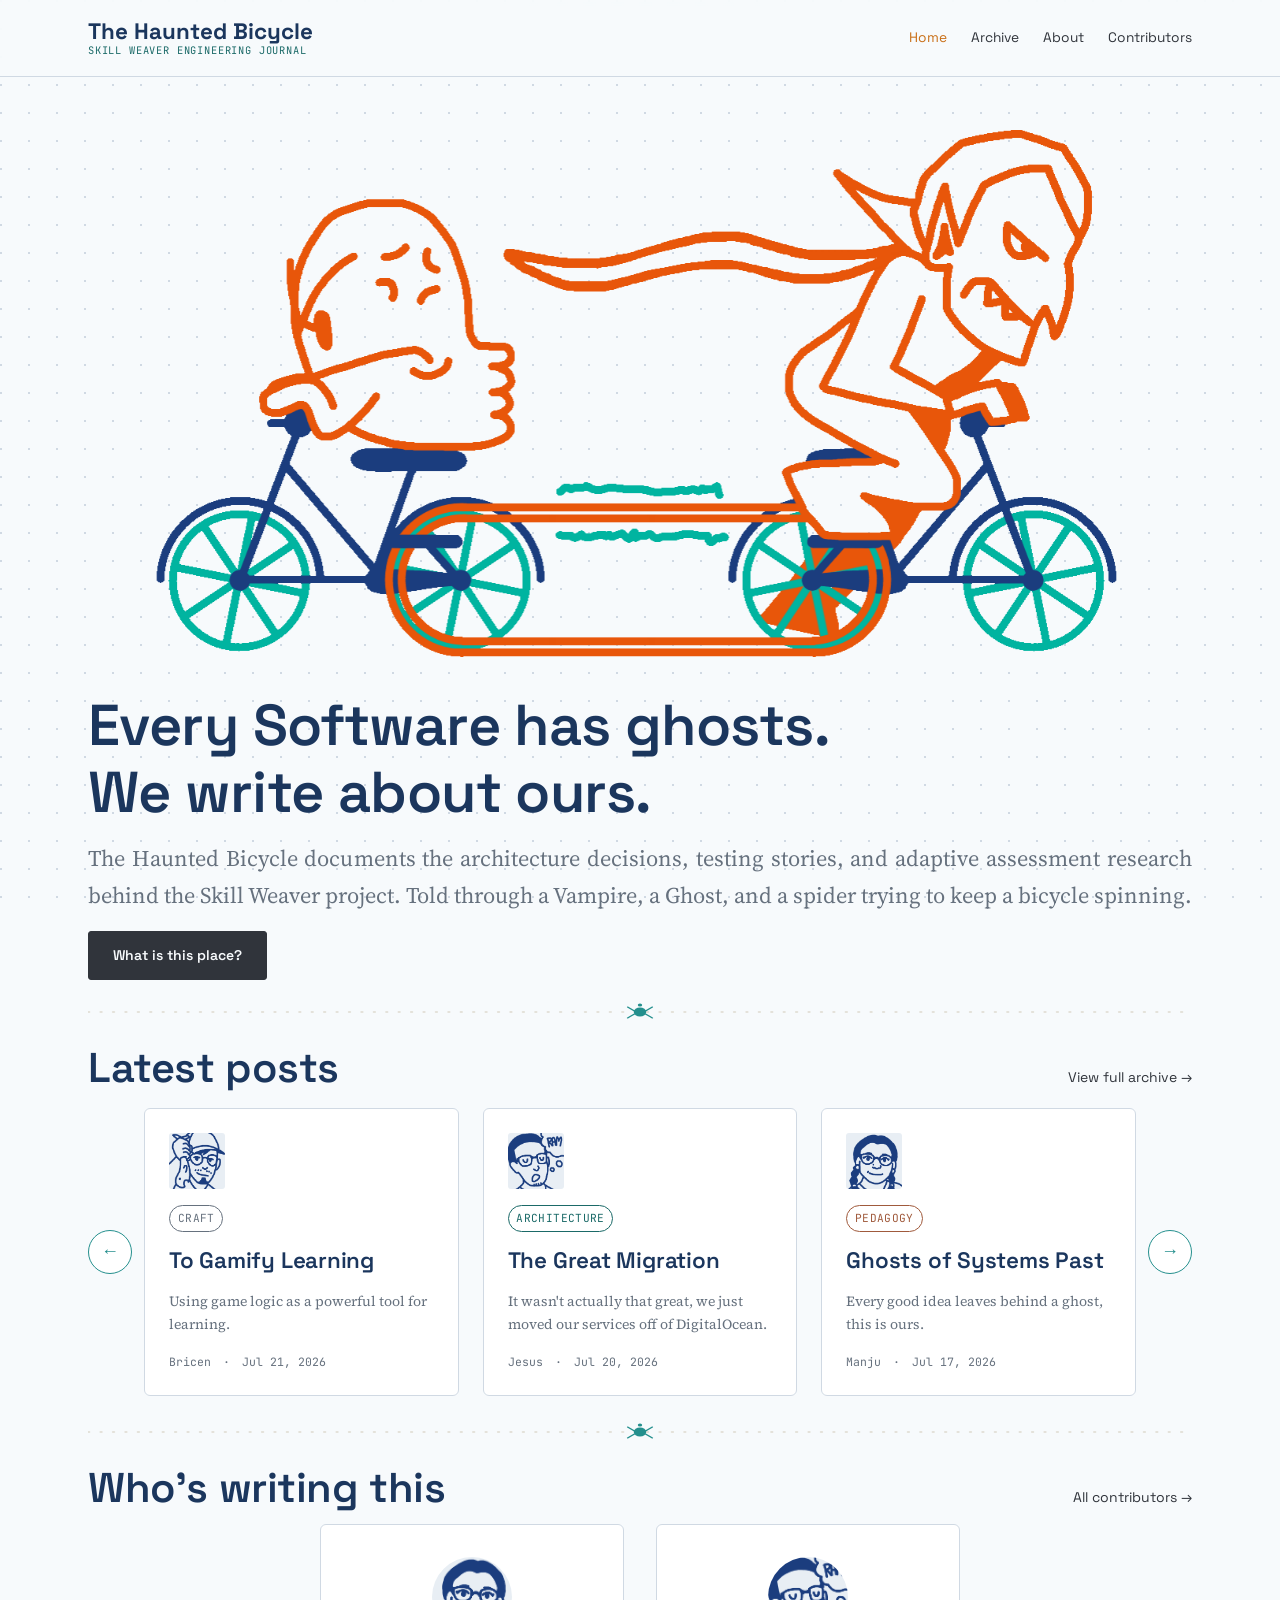
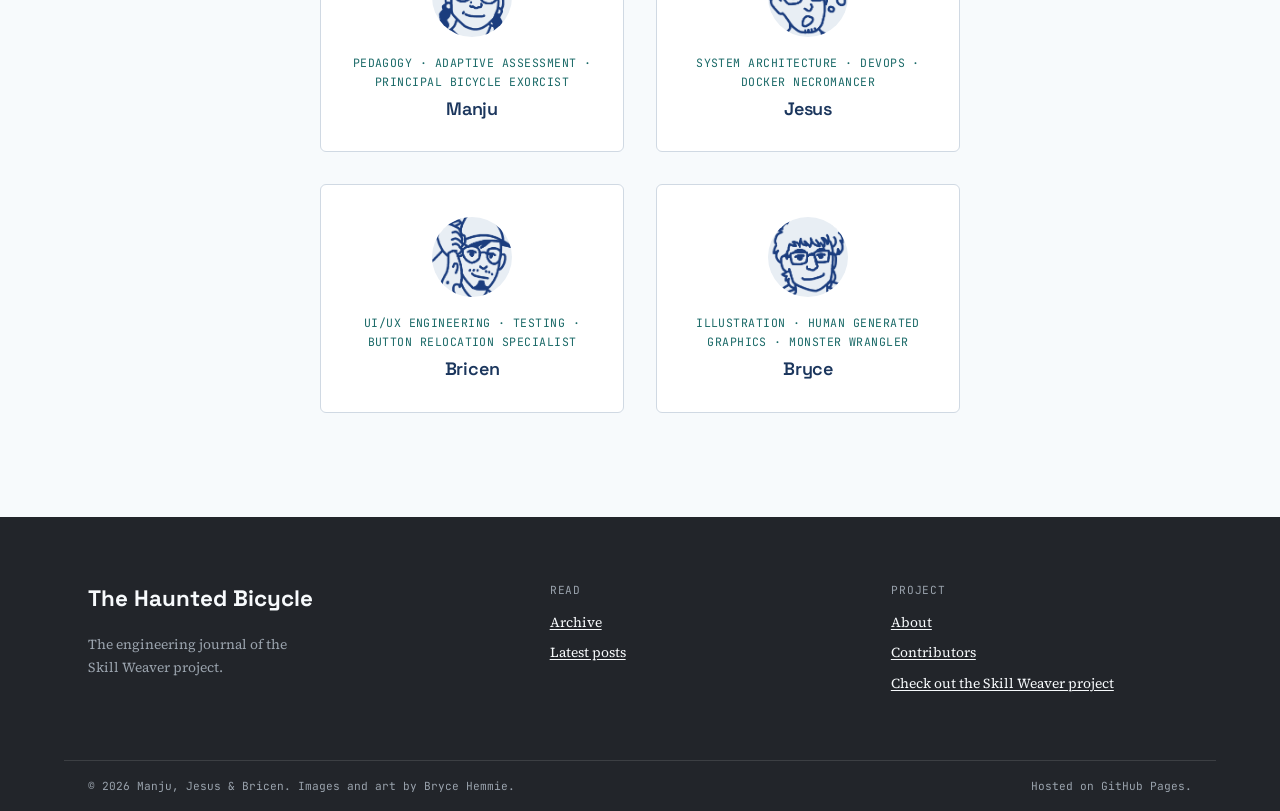
==== commit f6222bd2: "Add Bryce and character icons on about and contributors Co-authored-by: Cursor <cursoragent@cursor.c" ====
--- a/index.html
+++ b/index.html
@@ -128,7 +128,7 @@
         </div>
       </div>
       <div style="display: flex; flex-direction: column; align-items: center; text-align: center; gap: 16px; padding: 32px 24px; border: 1px solid #D0D9E3; border-radius: 6px; background: #FFFFFF;">
-        <img src="/assets/svg/person-placeholder.svg" alt="" width="64" height="64" style="width: 80px; height: 80px; border-radius: 50%; background: #E8EEF4;">
+        <img src="/assets/images/IconBryce.png" alt="" width="64" height="64" style="width: 80px; height: 80px; border-radius: 50%; background: #E8EEF4;">
         <div>
           <p style="font-family: 'JetBrains Mono', monospace; font-size: 0.72rem; color: #1B6A68; text-transform: uppercase; letter-spacing: 0.04em; margin: 0 0 8px;">Illustration &middot; Human Generated Graphics &middot; Monster Wrangler</p>
           <h3 style="font-family: 'Space Grotesk', sans-serif; font-weight: 600; color: #1b365d; font-size: 18px; margin: 0;">Bryce</h3>
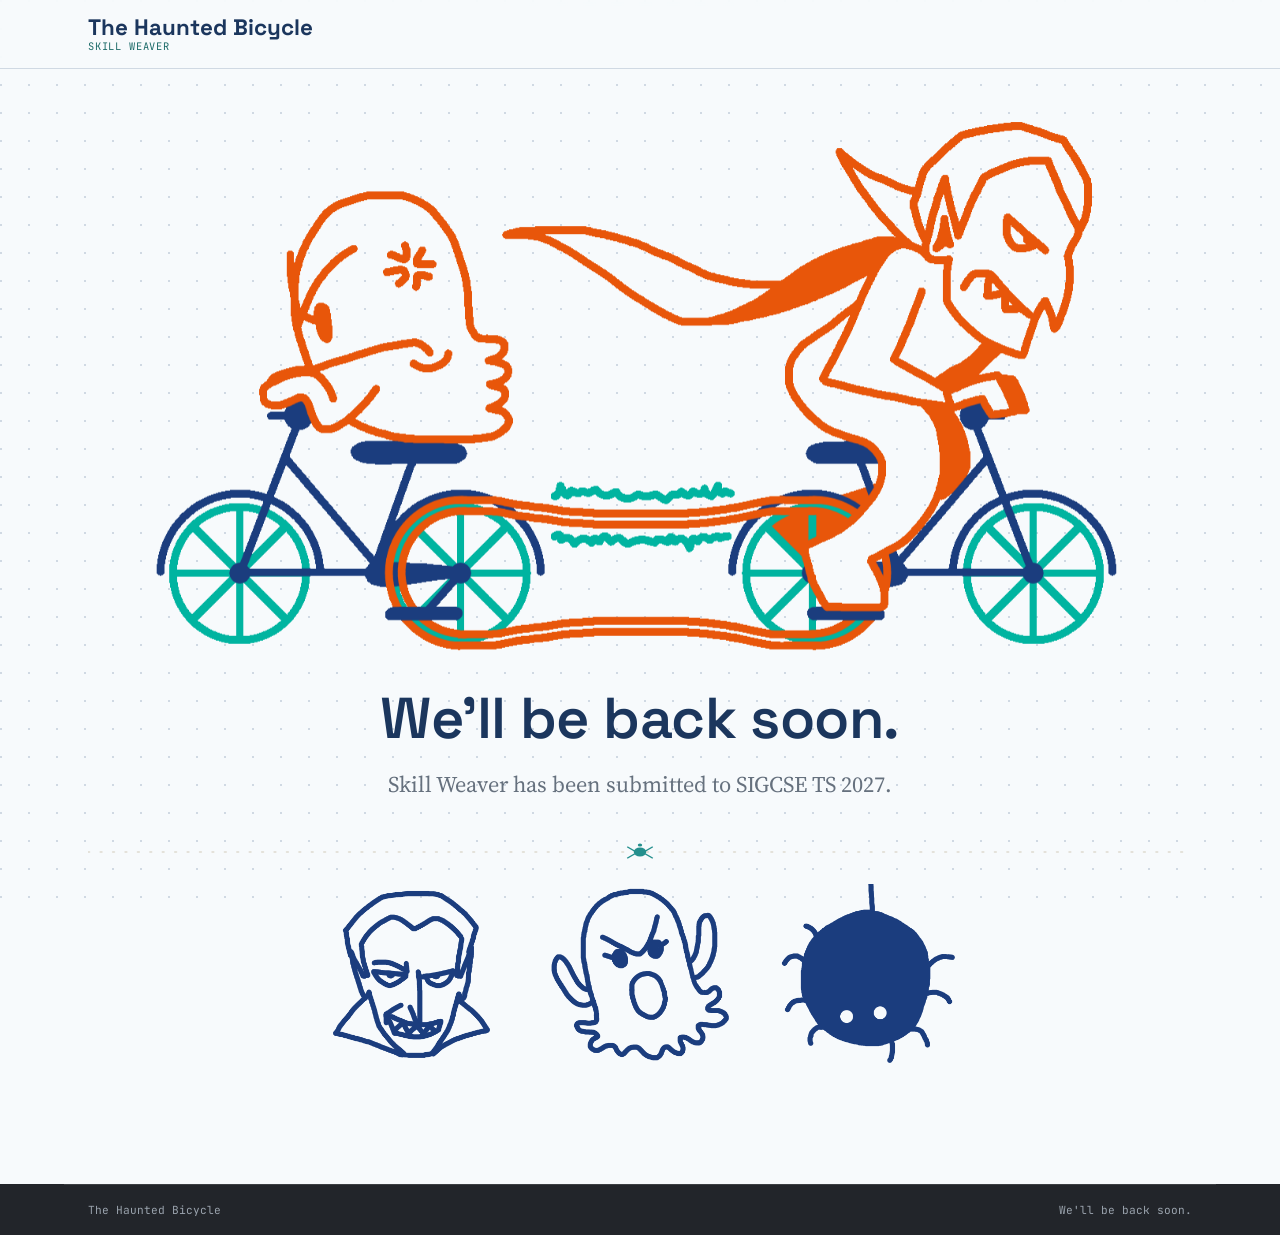
==== commit c945d26d: "Hold the homepage while Skill Weaver is under review for SIGCSE TS 2027. Co-authored-by: Cursor <cur" ====
--- a/index.html
+++ b/index.html
@@ -3,22 +3,20 @@
 <head>
   <meta charset="UTF-8">
   <meta name="viewport" content="width=device-width, initial-scale=1.0">
-  <title>The Haunted Bicycle — Skill Weaver Engineering Journal</title>
-  <meta name="description" content="The engineering journal of the Skill Weaver project: architecture decisions, testing stories, adaptive assessment research, and deployment lessons.">
+  <title>We'll be back soon — The Haunted Bicycle</title>
+  <meta name="description" content="Skill Weaver has been submitted to SIGCSE TS 2027. We'll be back soon.">
   <link rel="canonical" href="https://hauntedbicycle.dev/index.html">
   <link rel="icon" type="image/svg+xml" href="/assets/svg/logo-mark.svg">
 
   <meta property="og:type" content="website">
-  <meta property="og:title" content="The Haunted Bicycle — Skill Weaver Engineering Journal">
-  <meta property="og:description" content="Architecture decisions, testing stories, and adaptive assessment research, told through Monster, Spider, and Bicycle.">
+  <meta property="og:title" content="We'll be back soon — The Haunted Bicycle">
+  <meta property="og:description" content="Skill Weaver has been submitted to SIGCSE TS 2027. We'll be back soon.">
   <meta property="og:url" content="https://hauntedbicycle.dev/index.html">
   <meta property="og:image" content="https://hauntedbicycle.dev/assets/images/og-default.png">
   <meta name="twitter:card" content="summary_large_image">
-  <meta name="twitter:title" content="The Haunted Bicycle — Skill Weaver Engineering Journal">
-  <meta name="twitter:description" content="Architecture decisions, testing stories, and adaptive assessment research, told through Monster, Spider, and Bicycle.">
+  <meta name="twitter:title" content="We'll be back soon — The Haunted Bicycle">
+  <meta name="twitter:description" content="Skill Weaver has been submitted to SIGCSE TS 2027. We'll be back soon.">
   <meta name="twitter:image" content="https://hauntedbicycle.dev/assets/images/og-default.png">
-
-  <link rel="alternate" type="application/rss+xml" title="The Haunted Bicycle" href="/rss.xml">
 
   <link rel="preconnect" href="https://fonts.googleapis.com">
   <link rel="preconnect" href="https://fonts.gstatic.com" crossorigin="">
@@ -29,117 +27,65 @@
   <link rel="stylesheet" href="/assets/css/components.css">
 
   <style>
-    @keyframes float-in { from { opacity: 0; transform: translateY(12px); } to { opacity: 1; transform: translateY(0); } }
+    .placeholder-cast {
+      display: flex;
+      flex-wrap: wrap;
+      justify-content: center;
+      align-items: flex-end;
+      gap: 48px;
+      padding-block: 8px 24px;
+    }
+    .placeholder-cast img {
+      width: min(180px, 28vw);
+      height: auto;
+    }
   </style>
+</head>
+<body class="home">
 
-  <script type="application/ld+json">
-  {
-    "@context": "https://schema.org",
-    "@type": "Blog",
-    "name": "The Haunted Bicycle",
-    "description": "The engineering journal of the Skill Weaver project.",
-    "url": "https://hauntedbicycle.dev/"
-  }
-  </script>
-</head>
-<body>
+<a class="skip-link" href="#main">Skip to content</a>
 
-<div data-include="header"></div>
+<header class="site-header">
+  <div class="wrap site-header__inner">
+    <a class="brand" href="/index.html">
+      <span class="brand__text">
+        <span class="brand__title">The Haunted Bicycle</span>
+        <span class="brand__eyebrow">Skill Weaver</span>
+      </span>
+    </a>
+  </div>
+</header>
 
 <main id="main" style="max-width: 1152px; margin-inline: auto; padding-inline: 24px;">
 
-  <!-- HERO: banner on top, stretched text below, centered buttons -->
-  <section style="display: flex; flex-direction: column; align-items: stretch; gap: 16px; padding-block: 8px;">
+  <section class="hero">
     <div style="width: 100%; animation: float-in 600ms cubic-bezier(0.16,1,0.3,1) both;">
-      <img src="/assets/images/BannerGif.gif" alt="A small ghost monster pedals a bicycle whose rear wheel is spun from spider silk, trailing a dashed motion line." width="520" height="420" style="width: 100%; height: auto; display: block;">
+      <img src="/assets/images/BannerGif.gif" alt="A small ghost pedals a bicycle whose rear wheel is spun from spider silk, trailing a dashed motion line." width="520" height="420" style="width: 100%; height: auto; display: block;">
     </div>
-    <div style="width: 100%; text-align: justify; text-wrap: pretty;">
-      <h1 style="margin: 0 0 16px; text-align: justify;">Every Software has ghosts.<br> We write about ours.</h1>
-      <p style="font-size: clamp(1.2rem, 1.1rem + 0.5vw, 1.4rem); color: #66717E; width: 100%; max-width: none; margin: 0 0 16px; text-align: justify;">The Haunted Bicycle documents the architecture decisions, testing stories, and adaptive assessment research behind the Skill Weaver project. Told through a Vampire, a Ghost, and a spider trying to keep a bicycle spinning.</p>
-      <div style="display: flex; flex-wrap: wrap; justify-content: space-between; gap: 16px;">
-        <a href="/about.html" style="display: inline-flex; align-items: center; gap: 8px; font-family: 'Space Grotesk', sans-serif; font-weight: 600; font-size: 14px; text-decoration: none; padding: 12px 24px; border-radius: 3px; border: 1.5px solid #30343B; background: #30343B; color: #F7FAFC;">What is this place?</a>
-      </div>
+    <div class="hero__copy" style="text-align: center;">
+      <h1 style="margin: 0 0 16px; text-align: center;">We'll be back soon.</h1>
+      <p class="hero__lede" style="margin-inline: auto; text-align: center;">Skill Weaver has been submitted to SIGCSE TS 2027.</p>
     </div>
   </section>
 
-  <div style="width: 100%; height: 32px; margin-block: 8px; overflow: hidden;">
+  <div class="thread-divider">
     <img src="/assets/svg/thread-divider.svg" alt="" role="presentation" style="width: 100%; height: 100%;">
   </div>
 
-  <!-- START HERE 
-  <section style="padding-block: 8px;">
-    <div style="margin-bottom: 12px;">
-      <h2 style="margin: 0;">Start here</h2>
-    </div>
-    <a href="/posts/why-the-bicycle-is-haunted.html" style="display: flex; align-items: flex-start; gap: 32px; max-width: 46rem; text-decoration: none; color: inherit;">
-      <img src="/assets/svg/character-bicycle.svg" alt="" width="72" height="72" style="width: 72px; height: 72px; flex-shrink: 0;">
-      <div style="display: flex; flex-direction: column; gap: 12px; min-width: 0;">
-        <span style="display: inline-flex; align-items: center; align-self: flex-start; font-family: 'JetBrains Mono', monospace; font-size: 0.7rem; letter-spacing: 0.03em; text-transform: uppercase; padding: 0.3em 0.7em; border-radius: 999px; border: 1px solid #66717E; color: #66717E;">Craft</span>
-        <h3 style="margin: 0;">Why the Bicycle Is Haunted</h3>
-        <p style="color: #66717E; font-size: 18px; margin: 0;">A manifesto, of sorts: why we named a system that gets built, breaks, and gets rebuilt after something with a mind of its own — and why every complex codebase eventually earns a ghost.</p>
-        <p style="font-family: 'JetBrains Mono', monospace; font-size: 0.72rem; color: #66717E; display: flex; gap: 12px; margin: 4px 0 0;"><span>Manju</span><span>&middot;</span><span>7 min read</span></p>
-      </div>
-    </a>
-  </section> -->
-
-  <!-- LATEST POSTS: 3-across carousel -->
-  <section id="latest" style="padding-block: 8px;">
-    <div style="display: flex; align-items: baseline; justify-content: space-between; gap: 24px; flex-wrap: wrap; margin-bottom: 12px;">
-      <h2 style="margin: 0;">Latest posts</h2>
-      <a href="/archive.html" style="text-decoration: none; color: #30343B; font-family: 'Space Grotesk', sans-serif; font-size: 14px;">View full archive &rarr;</a>
-    </div>
-    <div style="position: relative; display: flex; align-items: center; gap: 12px;">
-      <button aria-label="Scroll left" onclick="document.getElementById('carousel').scrollBy({left: -document.getElementById('carousel').clientWidth * 0.9, behavior: 'smooth'})" style="flex-shrink: 0; width: 44px; height: 44px; border-radius: 50%; border: 1.5px solid #248F8D; background: #FFFFFF; color: #248F8D; font-size: 18px; cursor: pointer; display: flex; align-items: center; justify-content: center;">&larr;</button>
-      <div id="carousel" data-latest-posts style="display: flex; gap: 24px; overflow-x: auto; scroll-behavior: smooth; scrollbar-width: none; padding-block: 4px; flex: 1;"></div>
-      <button aria-label="Scroll right" onclick="document.getElementById('carousel').scrollBy({left: document.getElementById('carousel').clientWidth * 0.9, behavior: 'smooth'})" style="flex-shrink: 0; width: 44px; height: 44px; border-radius: 50%; border: 1.5px solid #248F8D; background: #FFFFFF; color: #248F8D; font-size: 18px; cursor: pointer; display: flex; align-items: center; justify-content: center;">&rarr;</button>
-    </div>
-  </section>
-
-  <div style="width: 100%; height: 32px; margin-block: 8px; overflow: hidden;">
-    <img src="/assets/svg/thread-divider.svg" alt="" role="presentation" style="width: 100%; height: 100%;">
-  </div>
-
-  <!-- CONTRIBUTORS -->
-  <section style="padding-block: 8px;">
-    <div style="display: flex; align-items: baseline; justify-content: space-between; gap: 24px; flex-wrap: wrap; margin-bottom: 12px;">
-      <h2 style="margin: 0;">Who's writing this</h2>
-      <a href="/contributors.html" style="text-decoration: none; color: #30343B; font-family: 'Space Grotesk', sans-serif; font-size: 14px;">All contributors &rarr;</a>
-    </div>
-    <div style="display: grid; grid-template-columns: repeat(2, 1fr); max-width: 640px; margin-inline: auto; gap: 32px;">
-      <div style="display: flex; flex-direction: column; align-items: center; text-align: center; gap: 16px; padding: 32px 24px; border: 1px solid #D0D9E3; border-radius: 6px; background: #FFFFFF;">
-        <img src="assets/images/IconManju.png" alt="" width="64" height="64" style="width: 80px; height: 80px; border-radius: 50%; background: #E8EEF4;">
-        <div>
-          <p style="font-family: 'JetBrains Mono', monospace; font-size: 0.72rem; color: #1B6A68; text-transform: uppercase; letter-spacing: 0.04em; margin: 0 0 8px;">Pedagogy &middot; Adaptive Assessment &middot; Principal Bicycle Exorcist</p>
-          <h3 style="font-family: 'Space Grotesk', sans-serif; font-weight: 600; color: #1b365d; font-size: 18px; margin: 0;">Manju</h3>
-        </div>
-      </div>
-      <div style="display: flex; flex-direction: column; align-items: center; text-align: center; gap: 16px; padding: 32px 24px; border: 1px solid #D0D9E3; border-radius: 6px; background: #FFFFFF;">
-        <img src="assets/images/IconJesus.png" alt="" width="64" height="64" style="width: 80px; height: 80px; border-radius: 50%; background: #E8EEF4;">
-        <div>
-          <p style="font-family: 'JetBrains Mono', monospace; font-size: 0.72rem; color: #1B6A68; text-transform: uppercase; letter-spacing: 0.04em; margin: 0 0 8px;">System Architecture &middot; DevOps &middot; Docker Necromancer</p>
-          <h3 style="font-family: 'Space Grotesk', sans-serif; font-weight: 600; color: #1b365d; font-size: 18px; margin: 0;">Jesus</h3>
-        </div>
-      </div>
-      <div style="display: flex; flex-direction: column; align-items: center; text-align: center; gap: 16px; padding: 32px 24px; border: 1px solid #D0D9E3; border-radius: 6px; background: #FFFFFF;">
-        <img src="assets/images/IconBricen.png" alt="" width="64" height="64" style="width: 80px; height: 80px; border-radius: 50%; background: #E8EEF4;">
-        <div>
-          <p style="font-family: 'JetBrains Mono', monospace; font-size: 0.72rem; color: #1B6A68; text-transform: uppercase; letter-spacing: 0.04em; margin: 0 0 8px;">UI/UX Engineering &middot; Testing &middot; Button Relocation Specialist</p>
-          <h3 style="font-family: 'Space Grotesk', sans-serif; font-weight: 600; color: #1b365d; font-size: 18px; margin: 0;">Bricen</h3>
-        </div>
-      </div>
-      <div style="display: flex; flex-direction: column; align-items: center; text-align: center; gap: 16px; padding: 32px 24px; border: 1px solid #D0D9E3; border-radius: 6px; background: #FFFFFF;">
-        <img src="/assets/images/IconBryce.png" alt="" width="64" height="64" style="width: 80px; height: 80px; border-radius: 50%; background: #E8EEF4;">
-        <div>
-          <p style="font-family: 'JetBrains Mono', monospace; font-size: 0.72rem; color: #1B6A68; text-transform: uppercase; letter-spacing: 0.04em; margin: 0 0 8px;">Illustration &middot; Human Generated Graphics &middot; Monster Wrangler</p>
-          <h3 style="font-family: 'Space Grotesk', sans-serif; font-weight: 600; color: #1b365d; font-size: 18px; margin: 0;">Bryce</h3>
-        </div>
-      </div>
-    </div>
+  <section class="placeholder-cast" aria-label="Illustrations">
+    <img src="/assets/images/IconVamp.png" alt="A vampire." width="180" height="180">
+    <img src="/assets/images/IconGhost.png" alt="A ghost." width="180" height="180">
+    <img src="/assets/images/IconSpider.png" alt="A spider." width="180" height="180">
   </section>
 
 </main>
 
-<div data-include="footer"></div>
-<script src="/assets/js/main.js"></script>
+<footer class="site-footer">
+  <div class="wrap site-footer__bottom">
+    <span>The Haunted Bicycle</span>
+    <span>We'll be back soon.</span>
+  </div>
+</footer>
+
 </body>
 </html>
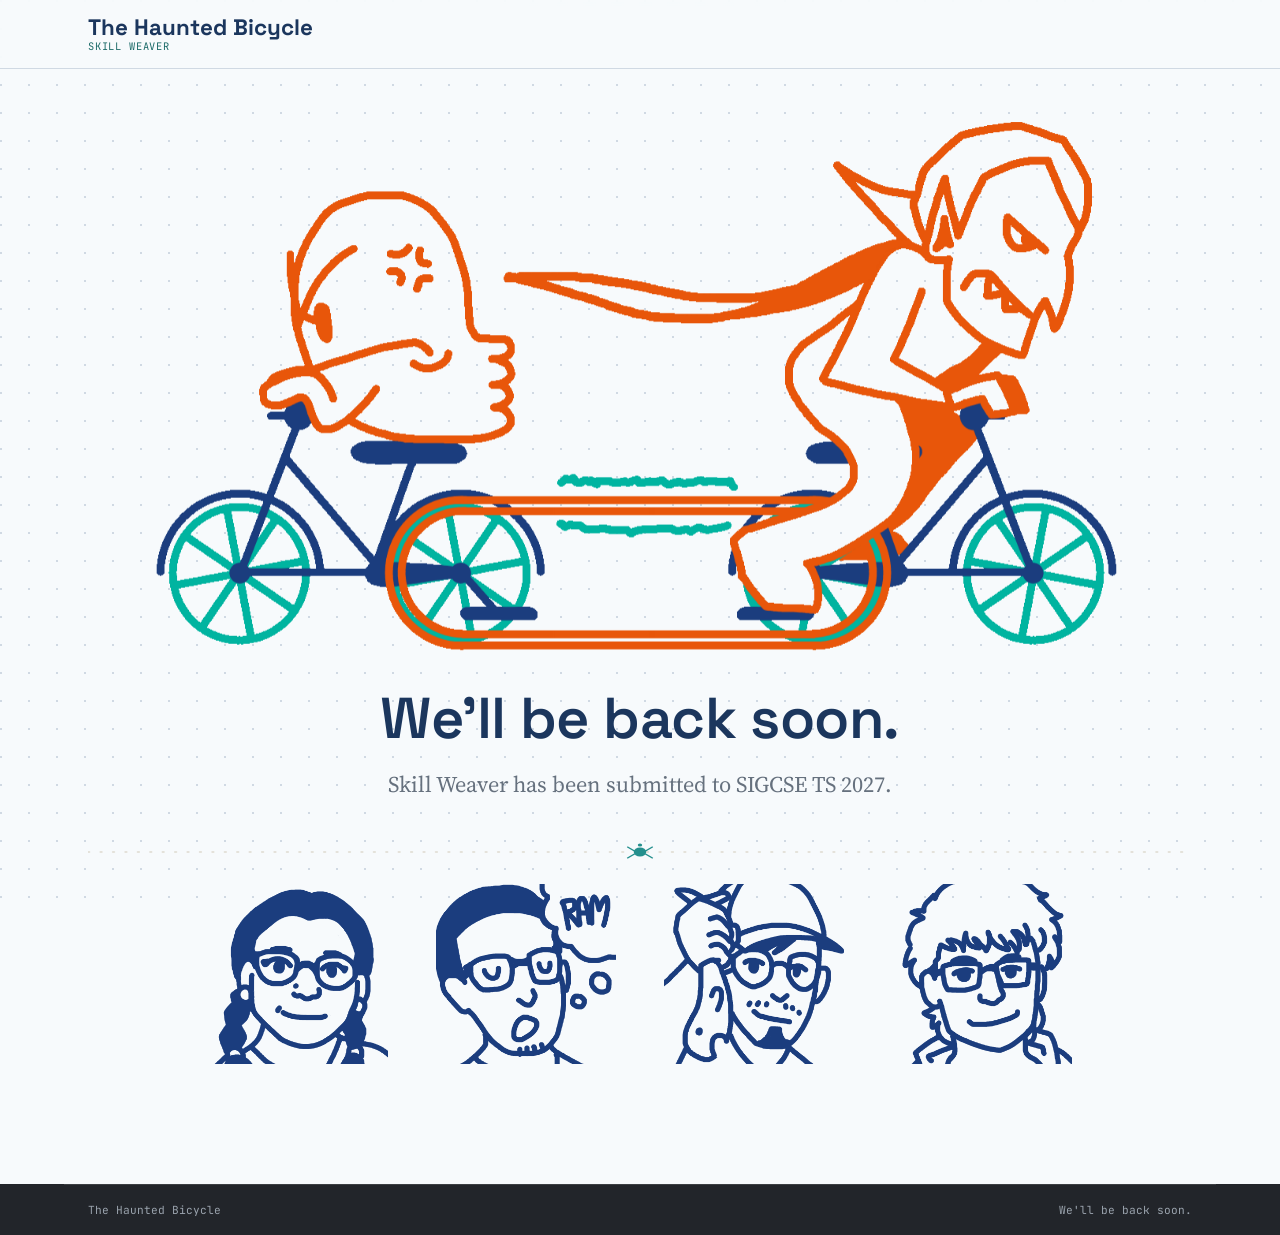
==== commit bd4743f9: "Show unlabeled author caricatures on the holding page. Co-authored-by: Cursor <cursoragent@cursor.co" ====
--- a/index.html
+++ b/index.html
@@ -72,11 +72,12 @@
     <img src="/assets/svg/thread-divider.svg" alt="" role="presentation" style="width: 100%; height: 100%;">
   </div>
 
-  <section class="placeholder-cast" aria-label="Illustrations">
-    <img src="/assets/images/IconVamp.png" alt="A vampire." width="180" height="180">
-    <img src="/assets/images/IconGhost.png" alt="A ghost." width="180" height="180">
-    <img src="/assets/images/IconSpider.png" alt="A spider." width="180" height="180">
-  </section>
+  <div class="placeholder-cast">
+    <img src="/assets/images/IconManju.png" alt="" width="180" height="180">
+    <img src="/assets/images/IconJesus.png" alt="" width="180" height="180">
+    <img src="/assets/images/IconBricen.png" alt="" width="180" height="180">
+    <img src="/assets/images/IconBryce.png" alt="" width="180" height="180">
+  </div>
 
 </main>
 
